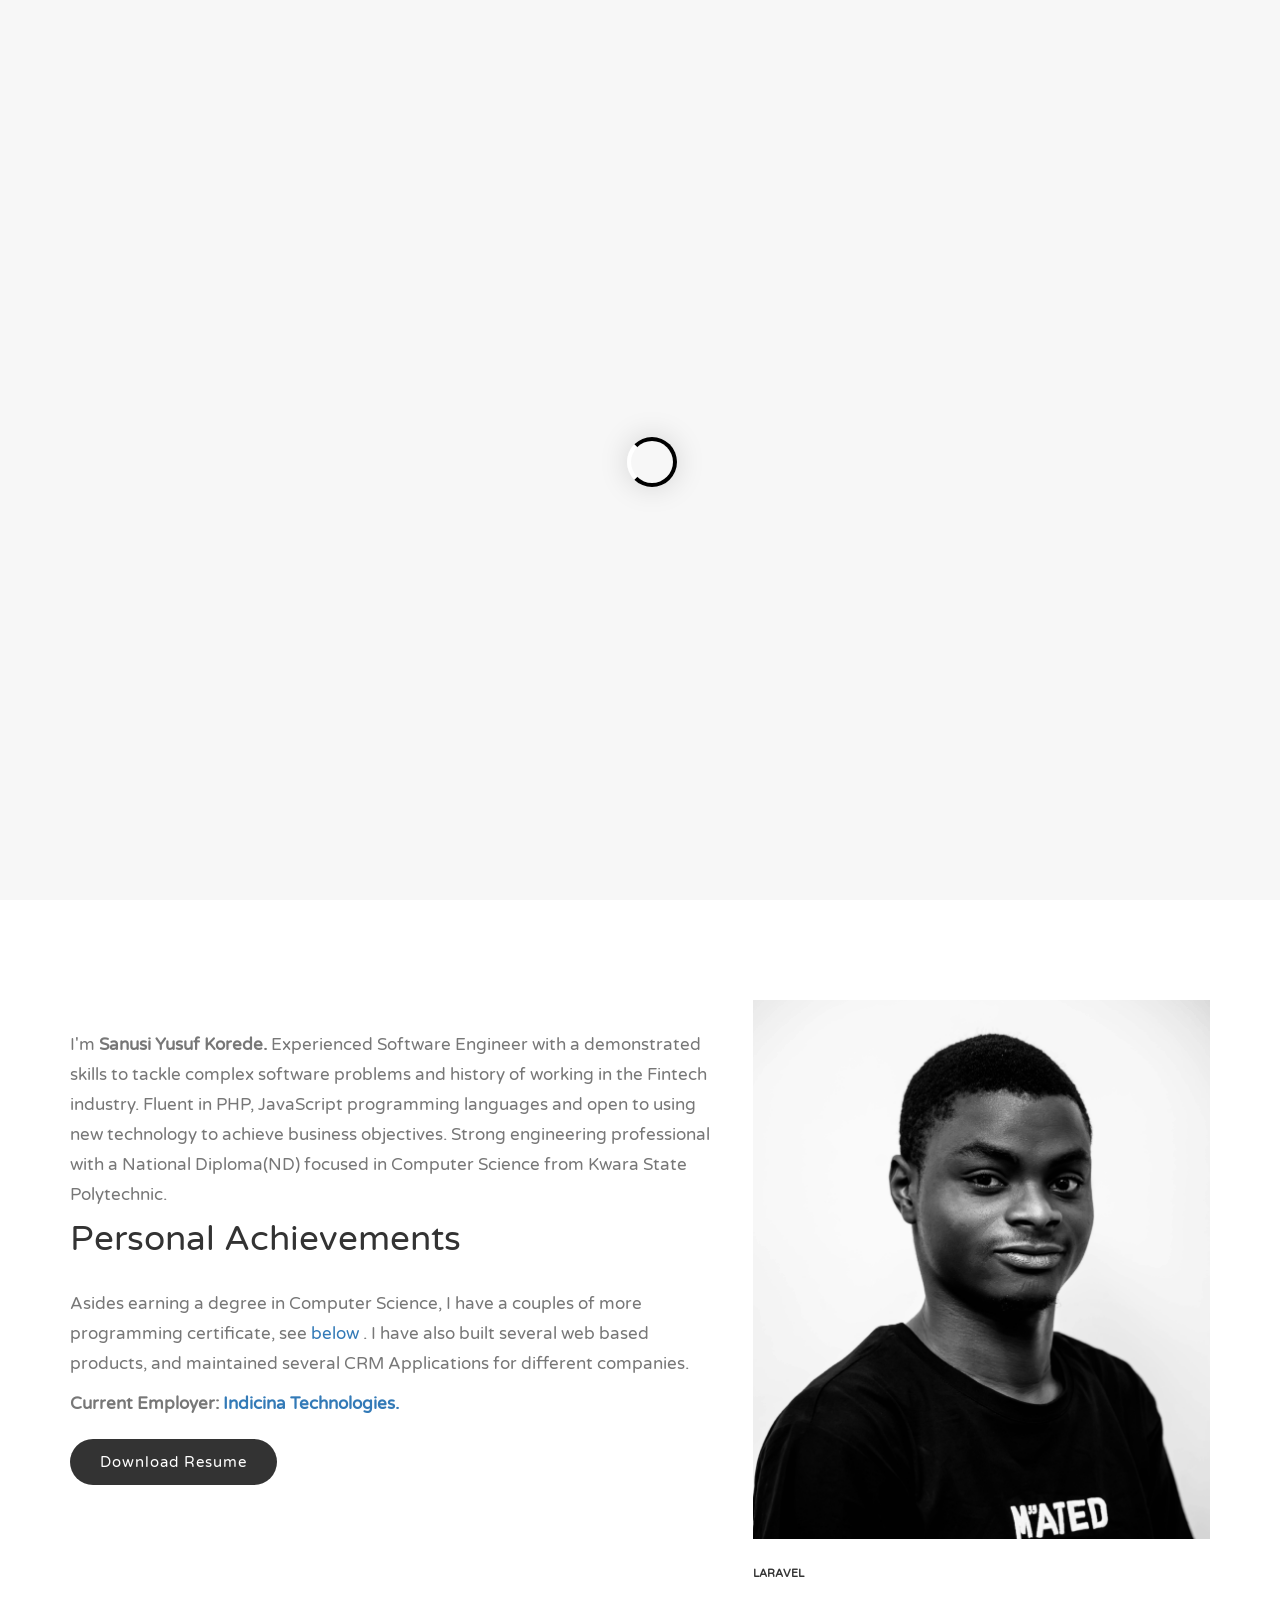
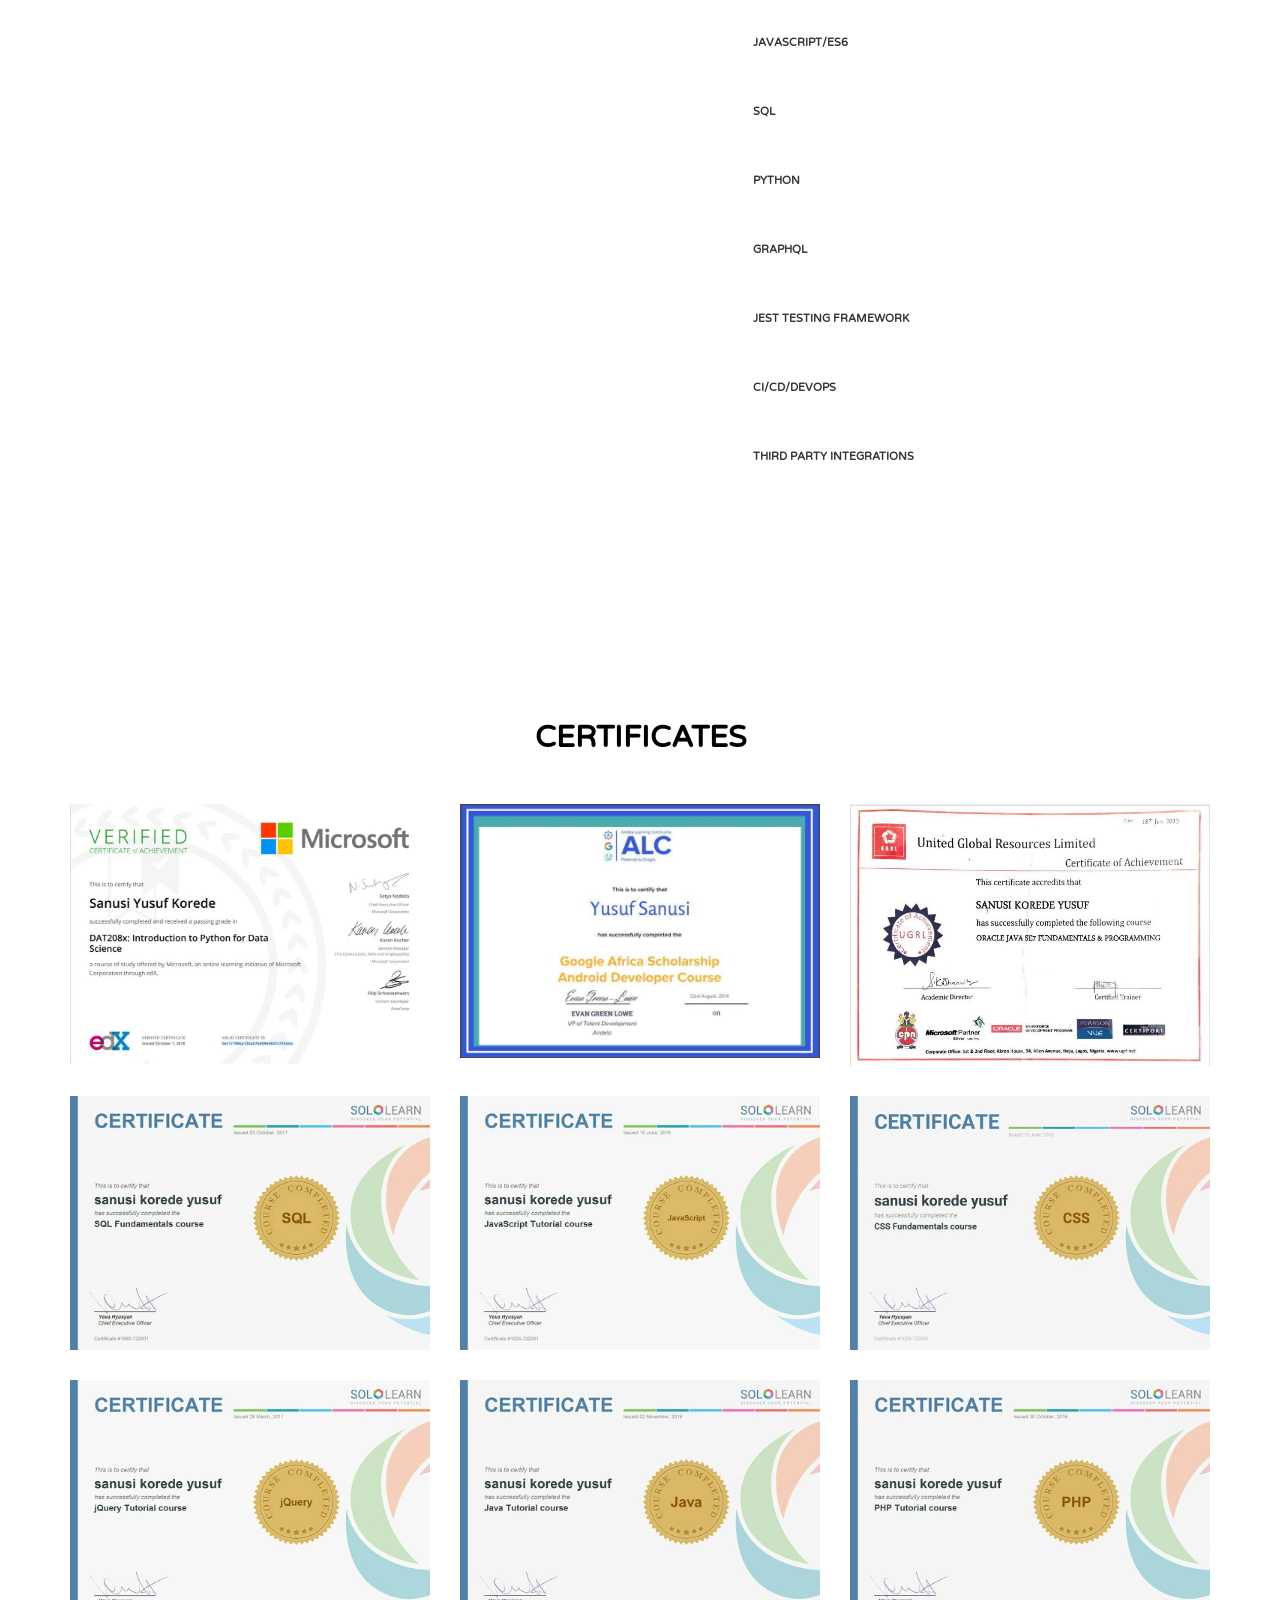
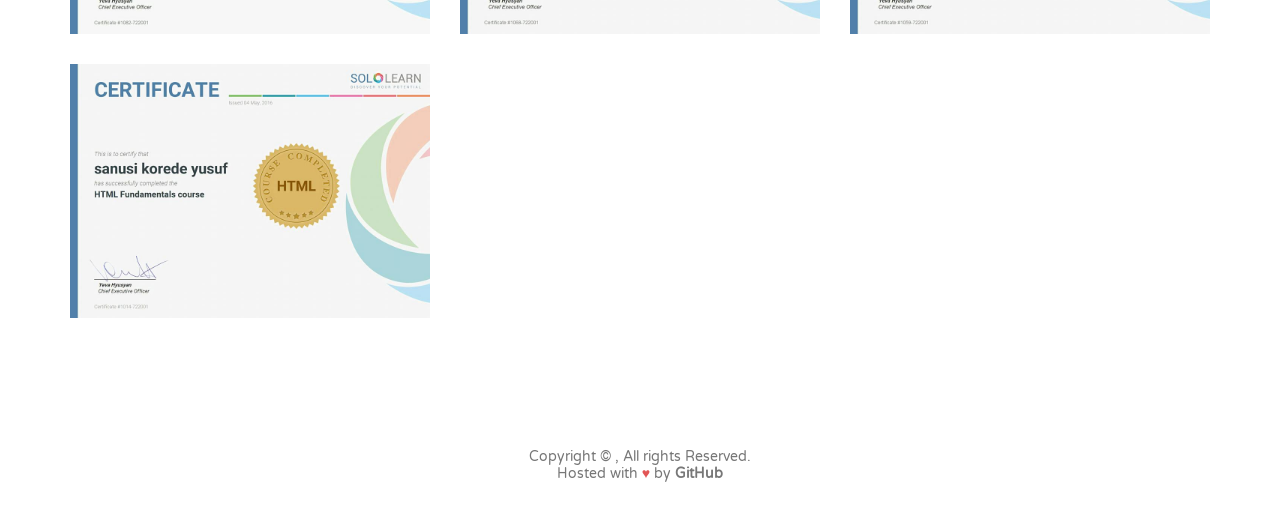
==== index.html @ 40a80e20 "quick update" ====
<!DOCTYPE html>
<html lang="en">
  <head>
    <title>Sanusi Yusuf Korede</title>
    <meta charset="UTF-8" />
    <meta name="description" content="Yusuf Korede, Sanusi - Résumé" />
    <meta name="keywords" content="Yusuf Korede, Sanusi - Résumé" />
    <meta name="viewport" content="width=device-width, initial-scale=1.0" />
    <!-- Favicon -->
    <link href="img/favicon.ico" rel="shortcut icon" />

    <!-- Stylesheets -->
    <link rel="stylesheet" href="css/bootstrap.min.css" />
    <link
      rel="stylesheet"
      href="https://stackpath.bootstrapcdn.com/font-awesome/4.7.0/css/font-awesome.min.css"
    />
    <link rel="stylesheet" href="css/owl.carousel.css" />
    <link rel="stylesheet" href="css/magnific-popup.css" />
    <link rel="stylesheet" href="css/animate.min.css" />
    <link rel="stylesheet" href="css/style.css" />
    <link
      href="https://fonts.googleapis.com/css?family=Varela+Round"
      rel="stylesheet"
    />

    <!--[if lt IE 9]>
      <script src="https://oss.maxcdn.com/html5shiv/3.7.2/html5shiv.min.js"></script>
      <script src="https://oss.maxcdn.com/respond/1.4.2/respond.min.js"></script>
    <![endif]-->
  </head>

  <body>
    <!-- Page Preloder -->
    <div id="preloder">
      <div class="loader"></div>
    </div>

    <!--====== Header Section Start ======-->
    <header class="header-section">
      <div class="logo">
        <a href="index.html"><img src="img/logo.png" alt="" /></a
        ><!-- Logo -->
      </div>
      <!-- <div class="responsive"><i class="fa fa-bars"></i></div>-->
      <!-- Navigation -->
      <ul class="menu-list">
        <li style="font-weight: 500;">
          <a href="#certificate">Software Engineer | FullStack Engineer</a>
        </li>
      </ul>
    </header>
    <!--====== Header Section End ======-->

    <!-- ==== Intro Section Start ==== -->
    <section class="intro-section fix" id="home">
      <div class="intro-bg bg-cms"></div>
      <div class="intro-inner">
        <div class="intro-content">
          <div id="round"></div>
          <div class="profile-img">
            <img src="img/3287ed42-2c28-4e80-8cf4-7c02ac6424c5.JPG" alt="" />
          </div>
          <h2><span class="element"></span></h2>
          <br />
          <a href="files/Yusuf's Resume_1.pdf" class="site-btn mt10">
            Download Resume
          </a>
          &emsp; <a href="#certificate" class="site-btn mt10"> Certificates</a>
          <br />
          <br />
          <a
            class="site-btnsocialf"
            id="facebook"
            href="https://www.facebook.com/sanusi.k.yusuf"
            target="_blank"
            ><i class="fa fa-facebook fa-4x"></i
          ></a>
          <a
            class="site-btnsocialt"
            id="twitter"
            href="https://twitter.com/sanusikorede1"
            target="_blank"
            ><i class="fa fa-twitter fa-4x"></i
          ></a>
          <a
            class="site-btnsociall"
            id="linkedin"
            href="https://www.linkedin.com/in/skyusuf15/"
            target="_blank"
            ><i class="fa fa-linkedin fa-4x"></i
          ></a>
          <a
            class="site-btnsociall"
            id="github"
            href="https://www.github.com/skyusuf15/"
            target="_blank"
            ><i class="fa fa-github fa-4x"></i
          ></a>
          <a
            class="site-btnsocialw"
            id="whatsapp"
            href="https://api.whatsapp.com/send?phone=2348104864908"
            target="_blank"
            ><i class="fa fa-whatsapp fa-4x"></i
          ></a>
        </div>
      </div>
    </section>
    <!-- ==== Intro Section End ==== -->

    <main class="main-warp">
      <!-- ==== About Section Start ==== -->
      <section class="about-section fix" id="about">
        <div class="container pt100 pb100">
          <div class="row">
            <div class="col-md-7 about-text">
              <h2><span id="story-heading"></span></h2>
              <p>
                I'm <b>Sanusi Yusuf Korede.</b> Experienced Software Engineer
                with a demonstrated skills to tackle complex
				software problems and history of working in the Fintech industry. Fluent in PHP,
				JavaScript programming languages
				and open to using new technology to
				achieve business objectives. Strong engineering professional with a
                National Diploma(ND) focused in Computer Science from Kwara
                State Polytechnic. 
              </p>

              <h2>Personal Achievements</h2>
              <p>
                Asides earning a degree in Computer Science, I have a couples of
                more programming certificate, see
                <a href="#certificate"> below </a>. I have also built several
                web based products, and maintained several CRM Applications for
                different companies.
              </p>

              <p>
                <b
                  >Current Employer:
                  <a href="https://www.indicina.co">
                    Indicina Technologies.
                  </a></b
                >
              </p>

              <a href="files/Yusuf's Resume_2.pdf" class="site-btn mt10"
                >Download Resume</a
              >
            </div>
            <div class="col-md-5 skill">
              <div>
                <img
                  src="img/3287ed42-2c28-4e80-8cf4-7c02ac6424c2.JPG"
                  alt="Sanusi Yusuf Korede"
                />
              </div>
              <br />
              <!-- Skill item -->
              <div class="single-progress-item">
                <p>Laravel</p>
                <div class="progress-bar-style" data-progress="90"></div>
              </div>
              <!-- Skill item -->
              <div class="single-progress-item">
                <p>Javascript/ES6</p>
                <div class="progress-bar-style" data-progress="90"></div>
              </div>
              <!-- Skill item -->
              <div class="single-progress-item">
                <p>SQL</p>
                <div class="progress-bar-style" data-progress="80"></div>
              </div>
              <!-- Skill item -->
              <div class="single-progress-item">
                <p>Python</p>
                <div class="progress-bar-style" data-progress="67"></div>
              </div>

              <!-- Skill item -->
              <div class="single-progress-item">
                <p>GraphQL</p>
                <div class="progress-bar-style" data-progress="77"></div>
              </div>

              <!-- Skill item -->
              <div class="single-progress-item">
                <p>Jest Testing Framework</p>
                <div class="progress-bar-style" data-progress="60"></div>
              </div>

              <!-- Skill item -->
              <div class="single-progress-item">
                <p>CI/CD/DevOps</p>
                <div class="progress-bar-style" data-progress="60"></div>
              </div>

              <!-- Skill item -->
              <div class="single-progress-item">
                <p>Third Party Integrations</p>
                <div class="progress-bar-style" data-progress="65"></div>
              </div>
            </div>
          </div>
        </div>
      </section>
      <!-- ==== About Section End ==== -->

      <!-- ==== Certificate Section Start ==== -->
      <section class="portfolio-section fix" id="certificate">
        <div class="container pt100 pb100">
          <div class="stitle mb40">
            <h2>CERTIFICATES</h2>
          </div>

          <div class="row isotope_items">
            <!-- Work item -->
            <div class="col-md-4 col-sm-6 col-xs-12 fs">
              <a
                class="work-item"
                href="./img/certificates/42897555_2157648114305306_5266754739650953216_n.jpg"
              >
                <img
                  src="./img/certificates/42897555_2157648114305306_5266754739650953216_n.jpg"
                  alt="Issued By edX"
                />
                <div class="work-inner">
                  <div class="work-info">
                    <h2>DAT208x: Introduction to Python for Data Science</h2>
                    <h3>View</h3>
                  </div>
                </div>
              </a>
            </div>

            <!-- Work item -->
            <div class="col-md-4 col-sm-6 col-xs-12 fs">
              <a
                class="work-item"
                href="./img/certificates/39891419_2093209464082505_803733550976204800_n.jpg"
              >
                <img
                  src="./img/certificates/39891419_2093209464082505_803733550976204800_n.jpg"
                  alt="Issued By Udacity"
                />
                <div class="work-inner">
                  <div class="work-info">
                    <h2>Google Africa Challenge Scholarship: Android Dev</h2>
                    <h3>View</h3>
                  </div>
                </div>
              </a>
            </div>

            <!-- Work item -->
            <div class="col-md-4 col-sm-6 col-xs-12 fs">
              <a
                class="work-item"
                href="./img/certificates/39953565_2094150053988446_9071326221731627008_n.jpg"
              >
                <img
                  src="./img/certificates/39953565_2094150053988446_9071326221731627008_n.jpg"
                  alt="Issued by United Global Resources Limited"
                />
                <div class="work-inner">
                  <div class="work-info">
                    <h2>ORACLE JAVA SE7 FUNDAMENTALS & PROGRAMMING</h2>
                    <h3>View</h3>
                  </div>
                </div>
              </a>
            </div>

            <!-- Work item -->
            <div class="col-md-4 col-sm-6 col-xs-12 brand">
              <a
                class="work-item"
                href="./img/certificates/22089880_1627513093985480_7246705084582690001_n.jpg"
              >
                <img
                  src="./img/certificates/22089880_1627513093985480_7246705084582690001_n.jpg"
                  alt="Issued by Solo Learn"
                />
                <div class="work-inner">
                  <div class="work-info">
                    <h2>SQL Fundamentals Course</h2>
                    <h3>View</h3>
                  </div>
                </div>
              </a>
            </div>

            <!-- Work item -->
            <div class="col-md-4 col-sm-6 col-xs-12 fs">
              <a
                class="work-item"
                href="./img/certificates/18057006_1424938704242921_1658159444957956904_n.jpg"
              >
                <img
                  src="./img/certificates/18057006_1424938704242921_1658159444957956904_n.jpg"
                  alt=""
                />
                <div class="work-inner">
                  <div class="work-info">
                    <h2>JavaScript Basics Course</h2>
                    <h3>View</h3>
                  </div>
                </div>
              </a>
            </div>
            <!-- Work item -->
            <div class="col-md-4 col-sm-6 col-xs-12 ill">
              <a
                class="work-item"
                href="./img/certificates/13427792_1065790690157726_301583828384119924_n.jpg"
              >
                <img
                  src="./img/certificates/13427792_1065790690157726_301583828384119924_n.jpg"
                  alt="Issued by Solo Learn"
                />
                <div class="work-inner">
                  <div class="work-info">
                    <h2>CSS Fundamentals Course</h2>
                    <h3>View</h3>
                  </div>
                </div>
              </a>
            </div>
            <!-- Work item -->
            <div class="col-md-4 col-sm-6 col-xs-12 fs">
              <a
                class="work-item"
                href="./img/certificates/17554584_1395214623881996_8161023994623471203_n.jpg"
              >
                <img
                  src="./img/certificates/17554584_1395214623881996_8161023994623471203_n.jpg"
                  alt="Issued by Solo Learn"
                />
                <div class="work-inner">
                  <div class="work-info">
                    <h2>JQuery Tutorial Course</h2>
                    <h3>View</h3>
                  </div>
                </div>
              </a>
            </div>
            <!-- Work item -->
            <div class="col-md-4 col-sm-6 col-xs-12 fs">
              <a
                class="work-item"
                href="./img/certificates/14925694_1200788429991284_1967081181257495500_n.jpg"
              >
                <img
                  src="./img/certificates/14925694_1200788429991284_1967081181257495500_n.jpg"
                  alt="Issued by Solo Learn"
                />
                <div class="work-inner">
                  <div class="work-info">
                    <h2>Java Tutorial Course</h2>
                    <h3>View</h3>
                  </div>
                </div>
              </a>
            </div>
            <!-- Work item -->
            <div class="col-md-4 col-sm-6 col-xs-12 ill">
              <a
                class="work-item"
                href="./img/certificates/14900377_1197376973665763_6610608521668586017_n.jpg"
              >
                <img
                  src="./img/certificates/14900377_1197376973665763_6610608521668586017_n.jpg"
                  alt="Issued by Solo Learn"
                />
                <div class="work-inner">
                  <div class="work-info">
                    <h2>PHP Tutorial Course</h2>
                    <h3>View</h3>
                  </div>
                </div>
              </a>
            </div>

            <!-- Work item -->
            <div class="col-md-4 col-sm-6 col-xs-12 ill">
              <a
                class="work-item"
                href="./img/certificates/13178705_1041341259269336_6409020658425655725_n.jpg"
              >
                <img
                  src="./img/certificates/13178705_1041341259269336_6409020658425655725_n.jpg"
                  alt="Issued by Solo Learn"
                />
                <div class="work-inner">
                  <div class="work-info">
                    <h2>HTML Fundamentals Course</h2>
                    <h3>View</h3>
                  </div>
                </div>
              </a>
            </div>
          </div>
        </div>
      </section>
      <!-- ==== Certificate Section End ==== -->
    </main>

    <!-- ==== Footer Section Start ==== -->
    <footer class="footer-section fix">
      <div class="container">
        <p style="font-weight: 400;">
          Copyright © <span id="CopyrightYear"></span> , All rights Reserved.
        </p>
        <p>
          Hosted with <span style="color: #e25555;">&#9829;</span> by
          <b>GitHub</b>
        </p>
      </div>
    </footer>
    <!-- ==== Footer Section End ==== -->

    <!--====== Javascripts & Jquery ======-->
    <script src="js/jquery-2.1.4.min.js"></script>
    <script src="js/plugin.js"></script>
    <script src="js/init-round.js"></script>
    <script src="js/main.js"></script>
    <script>
      var date = new Date();
      date.getFullYear();
      $("#CopyrightYear").text(date.getFullYear());
    </script>
  </body>
</html>
---- css/style.css ----
/* ----------------------------------
OWEN
Version: 1.0
Author: FrozenTheme

-------------------------------------

Table of contents

  @ Main Styles
  @ Intro 
  @ About 
  @ Service
  @ Portfolio
  @ Review
  @ Promotion 
  @ Contact
  @ Footer
  @ Responsive

*/

/* ====================
  Main Styles
=======================*/
.site-btnsociall {
	position: relative;
	display: inline-block;
	color: #fff;
	padding: 8px;
	margin-left: 10px;
	margin-right: 10px;
	border: none;
	line-height: normal;
	text-transform: uppercase;
	font-size: 12px;
	letter-spacing: 1px;
	background: none;
}
.site-btnsociall :hover {
	color: #0077b5;
}

.site-btnsocialw :hover {
	color: #25d366;
}

.site-btnsocialw {
	position: relative;
	display: inline-block;
	color: #fff;
	padding: 8px;
	margin-left: 10px;
	margin-right: 10px;
	border: none;
	line-height: normal;
	text-transform: uppercase;
	font-size: 12px;
	letter-spacing: 1px;
	background: none;
}

.site-btnsocialt {
	position: relative;
	display: inline-block;
	color: #fff;
	padding: 8px;
	margin-left: 10px;
	margin-right: 10px;
	border: none;
	line-height: normal;
	text-transform: uppercase;
	font-size: 12px;
	letter-spacing: 1px;
	background: none;
}

.site-btnsocialt :hover {
	color: #1da1f2;
}

.site-btnsocialf {
	position: relative;
	display: inline-block;
	color: #fff;
	padding: 8px;
	margin-left: 10px;
	margin-right: 10px;
	border: none;
	line-height: normal;
	text-transform: uppercase;
	font-size: 12px;
	letter-spacing: 1px;
	background: none;
}

.site-btnsocialf :hover {
	color: #3b5998;
}


html, body {
	height: 100%;
	font-family: "Varela Round", sans-serif;
}
img {
	max-width: 100%;
}
h1, h2, h3, h4, h5, h6 {
	font-family: "Varela Round", sans-serif;
	padding: 0;
	margin: 0;
}
p {
	font-size: 17px;
	color: #777777;
	line-height: 30px;
	font-family: "Varela Round", sans-serif;
}
a:hover, a:focus {
	text-decoration: none;
	outline: none;
}
li, ul {
	margin: 0;
	padding: 0;
}



/* ====================
  Common Styles
=======================*/
.pt100 {
	padding-top: 100px;
}
.pb100 {
	padding-bottom: 100px;
}
.mb100 {
	margin-bottom: 100px;
}
.mb70 {
	margin-bottom: 70px;
}
.mb40 {
	margin-bottom: 40px;
}
.mb20 {
	margin-bottom: 20px;
}
.mb10 {
	margin-bottom: 10px;
}
.mt10 {
	margin-top: 10px;
}
.mt25 {
	margin-top: 25px;
}
.nopad {
	padding-left: 0;
	padding-right: 0;
}
.stitle {
	text-align: center;
}
.stitle h2 {
	font-family: "Varela Round", sans-serif;
	font-size: 30px;
	font-weight: 700;
	text-transform: capitalize;
	color: #000;
	position: relative;
	display: inline-block;
	padding: 10px 25px;
}
.stitle h2:after {
	position: absolute;
	content: "";
	width: 100%;
	height: 100%;
	background: transparent;
	bottom: 0px;
	left: 0;
	border-radius: 37px;
	
}
.site-btn {
	position: relative;
	display: inline-block;
	color: #fff;
	padding: 14px 30px;
	border: none;
	font-family: "Varela Round", sans-serif;
	line-height: normal;
	text-transform: auto;
	border-radius: 50px;
	font-size: 15px;
	letter-spacing: 1px;
	background: #333;
}
.site-btn:hover, .site-btn:focus {
	outline: none;
	color: #fff;
}
.site-btn.btn-light {
	background: #fff;
	color: #333;
	font-weight: bold;
}
.site-btn.btn-light:hover, .site-btn.btn-light:focus {
	color: #333;
}

/*------------------
	Preloder
--------------------*/
#preloder {
	position: fixed;
	width: 100%;
	height: 100%;
	top: 0;
	left: 0;
	z-index: 999999;
	background: #f7f7f7;
}
.loader {
	width: 50px;
	height: 50px;
	border: 4px solid #000000;
	position: absolute;
	top: 50%;
	left: 50%;
	margin-top: -13px;
	margin-left: -13px;
	border-radius: 60px;
	border-left-color: #fff;
	-webkit-box-shadow: 0 0 30px rgba(0, 0, 0, 0.15);
	        box-shadow: 0 0 30px rgba(0, 0, 0, 0.15);
	animation: loader 0.8s linear infinite;
	-webkit-animation: loader 0.8s linear infinite;
}
@keyframes loader {
	0% {
		-webkit-transform: rotate(0deg);
		        transform: rotate(0deg);
	}
	50% {
		-webkit-transform: rotate(180deg);
		        transform: rotate(180deg);
	}
	100% {
		-webkit-transform: rotate(360deg);
		        transform: rotate(360deg);
	}
}
@-webkit-keyframes loader {
	0% {
		-webkit-transform: rotate(0deg);
	}
	50% {
		-webkit-transform: rotate(180deg);
	}
	100% {
		-webkit-transform: rotate(360deg);
	}
}
.main-warp {
	position: relative;
	z-index: 5;
	background: #fff;
}
.responsive {
	display: none;
}
.header-section {
	position: absolute;
	top: 0;
	left: 0;
	width: 100%;
	z-index: 999;
	background: rgba(255, 255, 255, 0);
	padding: 15px 50px;
	-webkit-transition: all 0.4s ease 0s;
	-o-transition: all 0.4s ease 0s;
	transition: all 0.4s ease 0s;
}
.header-section .logo {
	display: inline-block;
	float: left;
}
.header-section .logo img {
	width: auto;
	-webkit-transition: all 0.3s ease 0s;
	-o-transition: all 0.3s ease 0s;
	transition: all 0.3s ease 0s;
}
.header-section .menu-list {
	list-style: none;
	float: right;
	margin-top: 8px;
}
.header-section .menu-list li {
	display: inline;
}
.header-section .menu-list li a {
	display: inline-block;
	padding: 10px;
	color: #a0a0a0;
	position: relative;
	font-family: "Varela Round", sans-serif;
	text-transform: uppercase;
	font-size: 12px;
	letter-spacing: 0.09em;
	-webkit-transition: all 0.3s ease 0s;
	-o-transition: all 0.3s ease 0s;
	transition: all 0.3s ease 0s;
}
.header-section .menu-list li a:hover {
	color: #fff;
}
.header-section .menu-list .current a {
	color: #fff;
}
.header-section.sticky {
	position: fixed;
	background: #0a0c17;
	padding: 10px 30px;
}
.header-section.sticky .logo img {
	height: 55px;
}



/* ====================
  Intro Section
=======================*/
.intro-section {
	height: 100%;
	position: relative;
	overflow: hidden;
	z-index: 6;
}
.intro-bg {
	position: absolute;
	width: 100%;
	height: 100%;
	left: 0;
	top: 0;
	background: #0a0c17;
}
#particles {
	position: absolute;
	width: 100%;
	height: 100%;
	left: 0;
	top: 0;
	z-index: 6;
}
#round {
	position: absolute;
	top: 0;
	left: 0;
}
.intro-inner {
	position: absolute;
	width: 100%;
	height: 100%;
	left: 0;
	top: 0;
	z-index: 2;
	display: table;
}
.intro-inner .intro-content {
	display: table-cell;
	vertical-align: middle;
	text-align: center;
}
.intro-inner .intro-content .profile-img {
	width: 180px;
	height: 180px;
	margin: 0 auto;
	border-radius: 50%;
	overflow: hidden;
	border: 10px solid #fff;
	-webkit-box-shadow: 0 0 20px rgba(0, 0, 0, 0.61);
	        box-shadow: 0 0 20px rgba(0, 0, 0, 0.61);
	position: relative;
	z-index: 9;
}
.intro-inner .intro-content h2 {
	font-family: "Varela Round", sans-serif;
	font-size: 40px;
	font-weight: 600;
	color: #fff;
	margin-top: 25px;
}
.typed-cursor {
	opacity: 1;
	-webkit-animation: blink 0.7s infinite;
	animation: blink 0.7s infinite;
}
@keyframes blink {
	0% {
		opacity: 1;
	}
	50% {
		opacity: 0;
	}
	100% {
		opacity: 1;
	}
}
@-webkit-keyframes blink {
	0% {
		opacity: 1;
	}
	50% {
		opacity: 0;
	}
	100% {
		opacity: 1;
	}
}



/* ====================
  About Section
=======================*/
.about-section {
	position: relative;
	overflow: hidden;
}
.about-top {
	text-align: center;
}
.about-top h2 {
	font-weight: 300;
	line-height: 1.3em;
}
.about-text h2 {
	font-size: 35px;
	margin-bottom: 30px;
}
.about-text p ins {
	-webkit-text-decoration-style: wavy;
	        text-decoration-style: wavy;
}
.single-progress-item {
	margin-bottom: 35px;
	position: relative;
}
.single-progress-item p {
	font-size: 11px;
	text-transform: uppercase;
	font-family: "Varela Round", sans-serif;
	font-weight: bold;
	letter-spacing: 0;
	margin-bottom: 0px;
	color: #333;
}
.progress-bar-style {
	display: block;
	height: 4px;
	position: relative;
	width: 100%;
	border-radius: 25px;
}
.bar-inner {
	position: absolute;
	height: 100%;
	left: 0;
	top: 0;
	border-radius: 25px;
	background: #333;
}
.bar-inner span {
	position: absolute;
	right: 0;
	font-weight: bold;
	top: -18px;
	font-size: 10px;
	width: 35px;
	height: 35px;
	padding-top: 11px;
	letter-spacing: 0px;
	background: #fff;
	text-align: center;
	border-radius: 50%;
	-webkit-box-shadow: 0 0 10px rgba(45, 45, 45, 0.2);
	        box-shadow: 0 0 10px rgba(45, 45, 45, 0.2);
}




/* ====================
  Portfolio Section
=======================*/
.portfolio-section {
	background: #fff;
}
.portfolio-filter {
	list-style: none;
	text-align: center;
}
.portfolio-filter li {
	display: inline-block;
	margin: 0 5px;
	font-size: 13px;
	padding: 3px 0;
	cursor: pointer;
	border-color: transparent;
	border: 1px solid transparent;
	-webkit-transition: all 0.4s ease 0s;
	-o-transition: all 0.4s ease 0s;
	transition: all 0.4s ease 0s;
}
.portfolio-filter li.active {
	background: #fff;
	padding: 3px 12px;
	border-radius: 20px;
	border-color: #ddd;
}
.isotope_items {
	margin-bottom: -30px;
}
.work-item {
	position: relative;
	display: block;
	margin-bottom: 30px;
}
.work-item img {
	min-width: 100%;
}
.work-item .work-inner {
	position: absolute;
	width: 100%;
	height: 100%;
	left: 0;
	top: 0;
	background: transparent;
	z-index: 1;
	-webkit-transition: all 0.4s ease 0s;
	-o-transition: all 0.4s ease 0s;
	transition: all 0.4s ease 0s;
}
.work-item .work-inner .work-info {
	position: relative;
	text-align: center;
	top: 50%;
	margin-top: -28px;
}
.work-item .work-inner .work-info h2 {
	color: #fff;
	font-size: 20px;
	margin-bottom: 9px;
	opacity: 0;
	position: relative;
	top: -40px;
	-webkit-transition: all 0.2s ease 0s;
	-o-transition: all 0.2s ease 0s;
	transition: all 0.2s ease 0s;
}
.work-item .work-inner .work-info h3 {
	color: #333;
	font-size: 12px;
	display: inline-block;
	background: #fff;
	padding: 6px 20px;
	border-radius: 20px;
	opacity: 0;
	position: relative;
	top: 40px;
	-webkit-transition: all 0.2s ease 0s;
	-o-transition: all 0.2s ease 0s;
	transition: all 0.2s ease 0s;
}
.work-item:hover .work-inner {
	background: rgba(0, 0, 0, 0.8);
}
.work-item:hover .work-inner .work-info h2, .work-item:hover .work-inner .work-info h3 {
	opacity: 1;
	top: 0;
	-webkit-transition: all 0.4s ease 0s;
	-o-transition: all 0.4s ease 0s;
	transition: all 0.4s ease 0s;
}




/* ====================
  Footer Section
=======================*/
.footer-section {
	
	text-align: center;
	padding-bottom: 25px;
	
}

.footer-section p {
	font-size: 14px;
	margin-bottom: 0;
	line-height: normal;
}



/* Responsive
==================================================*/

/* Tablet desktop :768px. */
@media only screen and (min-width: 768px) and (max-width: 991px) {
	.about-img {
		margin-bottom: 20px;
	}
	.service-item {
		margin-bottom: 30px;
	}
	.skill {
		margin-top: 20px;
	}
}

/* Large Mobile :480px. */
@media only screen and (max-width: 767px) {
	.service-item {
		margin-bottom: 30px;
	}
	.resume-item .resume-left {
		text-align: left;
	}
	.header-section {
		padding: 10px 30px;
	}
	.header-section.bgc {
		background: #000;
	}
	.header-section.bgc .logo {
		margin-bottom: 10px;
	}
	.header-section .menu-list {
		display: none;
		float: none;
		clear: both;
		border-top: 1px solid #222;
	}
	.header-section .menu-list li {
		display: inline;
	}
	.header-section .menu-list li a {
		display: block;
		padding: 10px;
	}
	.header-section .menu-list li a:after {
		left: 0%;
	}
	.header-section .menu-list li a:hover:after {
		width: 10px;
		margin-left: 10px;
	}
	.header-section .menu-list .current a:after {
		margin-left: 10px;
	}
	.responsive {
		display: block;
		color: #fff;
		font-size: 34px;
		position: absolute;
		right: 30px;
	}
	.intro-inner .intro-content h2 {
		font-size: 40px;
	}
	.contact-info {
		margin-bottom: 30px;
	}
	.contact-info:last-child {
		margin-bottom: 0;
	}
	.skill {
		margin-top: 20px;
	}
}

/* small mobile :320px. */
@media only screen and (max-width: 479px) {
	.intro-inner .intro-content h2 {
		font-size: 27px;
	}
}
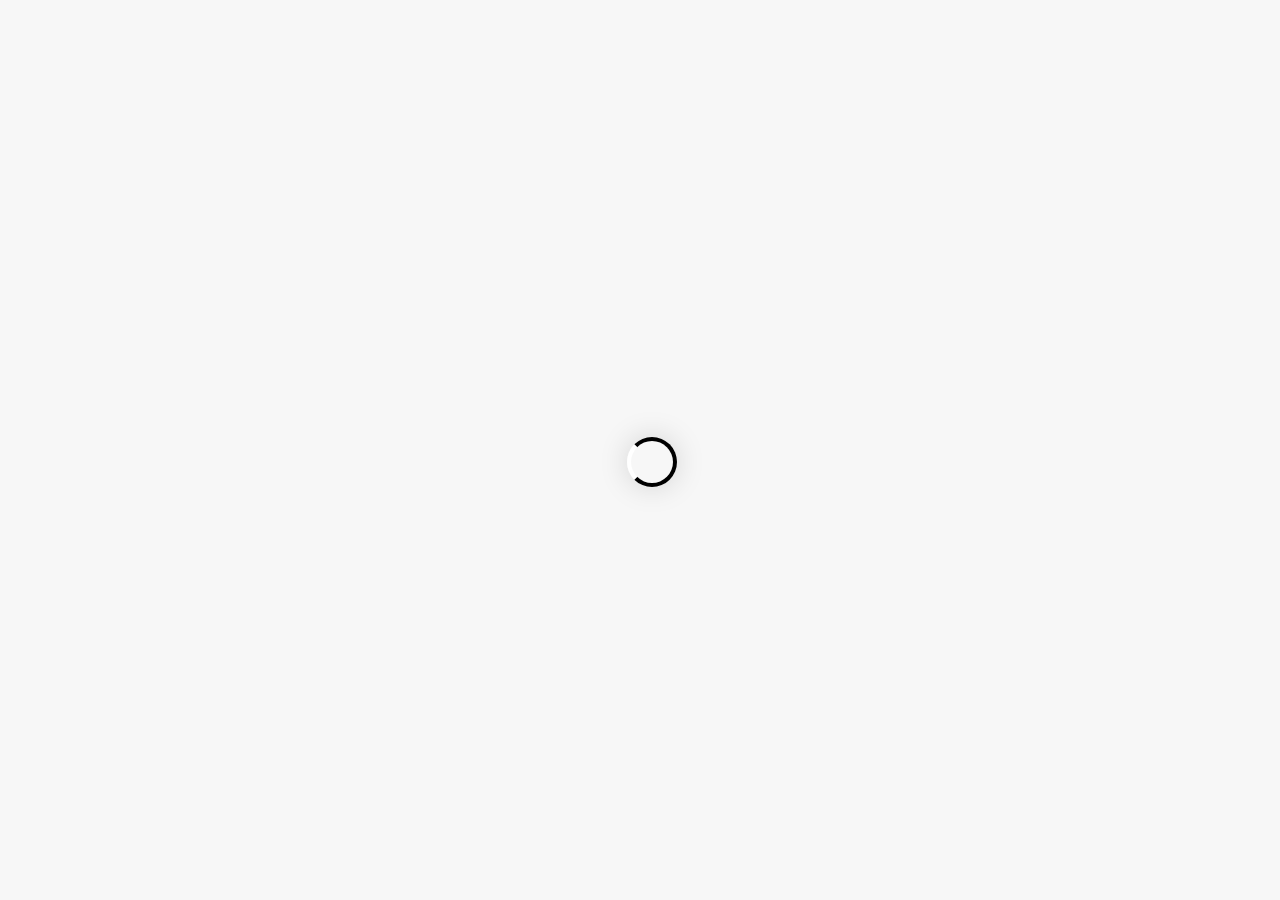
==== commit 373a6651: "chore: update portfolio" ====
--- a/index.html
+++ b/index.html
@@ -1,434 +1,85 @@
 <!DOCTYPE html>
 <html lang="en">
-  <head>
-    <title>Sanusi Yusuf Korede</title>
-    <meta charset="UTF-8" />
-    <meta name="description" content="Yusuf Korede, Sanusi - Résumé" />
-    <meta name="keywords" content="Yusuf Korede, Sanusi - Résumé" />
-    <meta name="viewport" content="width=device-width, initial-scale=1.0" />
-    <!-- Favicon -->
-    <link href="img/favicon.ico" rel="shortcut icon" />
 
-    <!-- Stylesheets -->
-    <link rel="stylesheet" href="css/bootstrap.min.css" />
-    <link
-      rel="stylesheet"
-      href="https://stackpath.bootstrapcdn.com/font-awesome/4.7.0/css/font-awesome.min.css"
-    />
-    <link rel="stylesheet" href="css/owl.carousel.css" />
-    <link rel="stylesheet" href="css/magnific-popup.css" />
-    <link rel="stylesheet" href="css/animate.min.css" />
-    <link rel="stylesheet" href="css/style.css" />
-    <link
-      href="https://fonts.googleapis.com/css?family=Varela+Round"
-      rel="stylesheet"
-    />
+<head>
+  <title>Sanusi Yusuf Korede</title>
+  <meta charset="UTF-8" />
+  <meta name="description" content="Yusuf Korede, Sanusi - Résumé" />
+  <meta name="keywords" content="Yusuf Korede, Sanusi - Résumé" />
+  <meta name="viewport" content="width=device-width, initial-scale=1.0" />
+  <!-- Favicon -->
+  <link href="img/favicon.ico" rel="shortcut icon" />
 
-    <!--[if lt IE 9]>
+  <!-- Stylesheets -->
+  <link rel="stylesheet" href="css/bootstrap.min.css" />
+  <link rel="stylesheet" href="https://stackpath.bootstrapcdn.com/font-awesome/4.7.0/css/font-awesome.min.css" />
+  <link rel="stylesheet" href="css/owl.carousel.css" />
+  <link rel="stylesheet" href="css/magnific-popup.css" />
+  <link rel="stylesheet" href="css/animate.min.css" />
+  <link rel="stylesheet" href="css/style.css" />
+  <link href="https://fonts.googleapis.com/css?family=Varela+Round" rel="stylesheet" />
+
+  <!--[if lt IE 9]>
       <script src="https://oss.maxcdn.com/html5shiv/3.7.2/html5shiv.min.js"></script>
       <script src="https://oss.maxcdn.com/respond/1.4.2/respond.min.js"></script>
     <![endif]-->
-  </head>
+</head>
 
-  <body>
-    <!-- Page Preloder -->
-    <div id="preloder">
-      <div class="loader"></div>
+<body>
+  <!-- Page Preloder -->
+  <div id="preloder">
+    <div class="loader"></div>
+  </div>
+
+  <!--====== Header Section Start ======-->
+  <header class="header-section">
+    <div class="logo">
+      <a href="index.html"><img src="img/logo.png" alt="" /></a><!-- Logo -->
     </div>
+    <!-- <div class="responsive"><i class="fa fa-bars"></i></div>-->
+    <!-- Navigation -->
+    <ul class="menu-list">
+      <li style="font-weight: 500;">
+        <a href="#">Software Engineer | Backend Engineer</a>
+      </li>
+    </ul>
+  </header>
+  <!--====== Header Section End ======-->
 
-    <!--====== Header Section Start ======-->
-    <header class="header-section">
-      <div class="logo">
-        <a href="index.html"><img src="img/logo.png" alt="" /></a
-        ><!-- Logo -->
+  <!-- ==== Intro Section Start ==== -->
+  <section class="intro-section fix" id="home">
+    <div class="intro-bg bg-cms"></div>
+    <div class="intro-inner">
+      <div class="intro-content">
+        <div id="round"></div>
+        <div class="profile-img">
+          <img src="img/ugsabfjkuysjcgKUWBRJEGCKn.jpeg" alt="" />
+        </div>
+        <h2><span class="element"></span></h2>
+        <br />
+        <a href="files/Yusuf_Sanusi_Resume.pdf" class="site-btn mt10">
+          Download Resume
+        </a>
+        <br />
+        <br />
+        <a class="site-btnsociall" id="linkedin" href="https://www.linkedin.com/in/skyusuf15/" target="_blank"><i
+            class="fa fa-linkedin fa-4x"></i></a>
+        <a class="site-btnsocialt" id="twitter" href="https://twitter.com/sanusikorede1" target="_blank"><i
+            class="fa fa-twitter fa-4x"></i></a>
+        <a class="site-btnsociall" id="github" href="https://www.github.com/skyusuf15/" target="_blank"><i
+            class="fa fa-github fa-4x"></i></a>
+        <a class="site-btnsocialw" id="whatsapp" href="https://api.whatsapp.com/send?phone=2348104864908"
+          target="_blank"><i class="fa fa-whatsapp fa-4x"></i></a>
       </div>
-      <!-- <div class="responsive"><i class="fa fa-bars"></i></div>-->
-      <!-- Navigation -->
-      <ul class="menu-list">
-        <li style="font-weight: 500;">
-          <a href="#certificate">Software Engineer | FullStack Engineer</a>
-        </li>
-      </ul>
-    </header>
-    <!--====== Header Section End ======-->
+    </div>
+  </section>
+  <!-- ==== Intro Section End ==== -->
 
-    <!-- ==== Intro Section Start ==== -->
-    <section class="intro-section fix" id="home">
-      <div class="intro-bg bg-cms"></div>
-      <div class="intro-inner">
-        <div class="intro-content">
-          <div id="round"></div>
-          <div class="profile-img">
-            <img src="img/3287ed42-2c28-4e80-8cf4-7c02ac6424c5.JPG" alt="" />
-          </div>
-          <h2><span class="element"></span></h2>
-          <br />
-          <a href="files/Yusuf's Resume_1.pdf" class="site-btn mt10">
-            Download Resume
-          </a>
-          &emsp; <a href="#certificate" class="site-btn mt10"> Certificates</a>
-          <br />
-          <br />
-          <a
-            class="site-btnsocialf"
-            id="facebook"
-            href="https://www.facebook.com/sanusi.k.yusuf"
-            target="_blank"
-            ><i class="fa fa-facebook fa-4x"></i
-          ></a>
-          <a
-            class="site-btnsocialt"
-            id="twitter"
-            href="https://twitter.com/sanusikorede1"
-            target="_blank"
-            ><i class="fa fa-twitter fa-4x"></i
-          ></a>
-          <a
-            class="site-btnsociall"
-            id="linkedin"
-            href="https://www.linkedin.com/in/skyusuf15/"
-            target="_blank"
-            ><i class="fa fa-linkedin fa-4x"></i
-          ></a>
-          <a
-            class="site-btnsociall"
-            id="github"
-            href="https://www.github.com/skyusuf15/"
-            target="_blank"
-            ><i class="fa fa-github fa-4x"></i
-          ></a>
-          <a
-            class="site-btnsocialw"
-            id="whatsapp"
-            href="https://api.whatsapp.com/send?phone=2348104864908"
-            target="_blank"
-            ><i class="fa fa-whatsapp fa-4x"></i
-          ></a>
-        </div>
-      </div>
-    </section>
-    <!-- ==== Intro Section End ==== -->
+  <!--====== Javascripts & Jquery ======-->
+  <script src="js/jquery-2.1.4.min.js"></script>
+  <script src="js/plugin.js"></script>
+  <script src="js/init-round.js"></script>
+  <script src="js/main.js"></script>
+</body>
 
-    <main class="main-warp">
-      <!-- ==== About Section Start ==== -->
-      <section class="about-section fix" id="about">
-        <div class="container pt100 pb100">
-          <div class="row">
-            <div class="col-md-7 about-text">
-              <h2><span id="story-heading"></span></h2>
-              <p>
-                I'm <b>Sanusi Yusuf Korede.</b> Experienced Software Engineer
-                with a demonstrated skills to tackle complex
-				software problems and history of working in the Fintech industry. Fluent in PHP,
-				JavaScript programming languages
-				and open to using new technology to
-				achieve business objectives. Strong engineering professional with a
-                National Diploma(ND) focused in Computer Science from Kwara
-                State Polytechnic. 
-              </p>
-
-              <h2>Personal Achievements</h2>
-              <p>
-                Asides earning a degree in Computer Science, I have a couples of
-                more programming certificate, see
-                <a href="#certificate"> below </a>. I have also built several
-                web based products, and maintained several CRM Applications for
-                different companies.
-              </p>
-
-              <p>
-                <b
-                  >Current Employer:
-                  <a href="https://www.indicina.co">
-                    Indicina Technologies.
-                  </a></b
-                >
-              </p>
-
-              <a href="files/Yusuf's Resume_2.pdf" class="site-btn mt10"
-                >Download Resume</a
-              >
-            </div>
-            <div class="col-md-5 skill">
-              <div>
-                <img
-                  src="img/3287ed42-2c28-4e80-8cf4-7c02ac6424c2.JPG"
-                  alt="Sanusi Yusuf Korede"
-                />
-              </div>
-              <br />
-              <!-- Skill item -->
-              <div class="single-progress-item">
-                <p>Laravel</p>
-                <div class="progress-bar-style" data-progress="90"></div>
-              </div>
-              <!-- Skill item -->
-              <div class="single-progress-item">
-                <p>Javascript/ES6</p>
-                <div class="progress-bar-style" data-progress="90"></div>
-              </div>
-              <!-- Skill item -->
-              <div class="single-progress-item">
-                <p>SQL</p>
-                <div class="progress-bar-style" data-progress="80"></div>
-              </div>
-              <!-- Skill item -->
-              <div class="single-progress-item">
-                <p>Python</p>
-                <div class="progress-bar-style" data-progress="67"></div>
-              </div>
-
-              <!-- Skill item -->
-              <div class="single-progress-item">
-                <p>GraphQL</p>
-                <div class="progress-bar-style" data-progress="77"></div>
-              </div>
-
-              <!-- Skill item -->
-              <div class="single-progress-item">
-                <p>Jest Testing Framework</p>
-                <div class="progress-bar-style" data-progress="60"></div>
-              </div>
-
-              <!-- Skill item -->
-              <div class="single-progress-item">
-                <p>CI/CD/DevOps</p>
-                <div class="progress-bar-style" data-progress="60"></div>
-              </div>
-
-              <!-- Skill item -->
-              <div class="single-progress-item">
-                <p>Third Party Integrations</p>
-                <div class="progress-bar-style" data-progress="65"></div>
-              </div>
-            </div>
-          </div>
-        </div>
-      </section>
-      <!-- ==== About Section End ==== -->
-
-      <!-- ==== Certificate Section Start ==== -->
-      <section class="portfolio-section fix" id="certificate">
-        <div class="container pt100 pb100">
-          <div class="stitle mb40">
-            <h2>CERTIFICATES</h2>
-          </div>
-
-          <div class="row isotope_items">
-            <!-- Work item -->
-            <div class="col-md-4 col-sm-6 col-xs-12 fs">
-              <a
-                class="work-item"
-                href="./img/certificates/42897555_2157648114305306_5266754739650953216_n.jpg"
-              >
-                <img
-                  src="./img/certificates/42897555_2157648114305306_5266754739650953216_n.jpg"
-                  alt="Issued By edX"
-                />
-                <div class="work-inner">
-                  <div class="work-info">
-                    <h2>DAT208x: Introduction to Python for Data Science</h2>
-                    <h3>View</h3>
-                  </div>
-                </div>
-              </a>
-            </div>
-
-            <!-- Work item -->
-            <div class="col-md-4 col-sm-6 col-xs-12 fs">
-              <a
-                class="work-item"
-                href="./img/certificates/39891419_2093209464082505_803733550976204800_n.jpg"
-              >
-                <img
-                  src="./img/certificates/39891419_2093209464082505_803733550976204800_n.jpg"
-                  alt="Issued By Udacity"
-                />
-                <div class="work-inner">
-                  <div class="work-info">
-                    <h2>Google Africa Challenge Scholarship: Android Dev</h2>
-                    <h3>View</h3>
-                  </div>
-                </div>
-              </a>
-            </div>
-
-            <!-- Work item -->
-            <div class="col-md-4 col-sm-6 col-xs-12 fs">
-              <a
-                class="work-item"
-                href="./img/certificates/39953565_2094150053988446_9071326221731627008_n.jpg"
-              >
-                <img
-                  src="./img/certificates/39953565_2094150053988446_9071326221731627008_n.jpg"
-                  alt="Issued by United Global Resources Limited"
-                />
-                <div class="work-inner">
-                  <div class="work-info">
-                    <h2>ORACLE JAVA SE7 FUNDAMENTALS & PROGRAMMING</h2>
-                    <h3>View</h3>
-                  </div>
-                </div>
-              </a>
-            </div>
-
-            <!-- Work item -->
-            <div class="col-md-4 col-sm-6 col-xs-12 brand">
-              <a
-                class="work-item"
-                href="./img/certificates/22089880_1627513093985480_7246705084582690001_n.jpg"
-              >
-                <img
-                  src="./img/certificates/22089880_1627513093985480_7246705084582690001_n.jpg"
-                  alt="Issued by Solo Learn"
-                />
-                <div class="work-inner">
-                  <div class="work-info">
-                    <h2>SQL Fundamentals Course</h2>
-                    <h3>View</h3>
-                  </div>
-                </div>
-              </a>
-            </div>
-
-            <!-- Work item -->
-            <div class="col-md-4 col-sm-6 col-xs-12 fs">
-              <a
-                class="work-item"
-                href="./img/certificates/18057006_1424938704242921_1658159444957956904_n.jpg"
-              >
-                <img
-                  src="./img/certificates/18057006_1424938704242921_1658159444957956904_n.jpg"
-                  alt=""
-                />
-                <div class="work-inner">
-                  <div class="work-info">
-                    <h2>JavaScript Basics Course</h2>
-                    <h3>View</h3>
-                  </div>
-                </div>
-              </a>
-            </div>
-            <!-- Work item -->
-            <div class="col-md-4 col-sm-6 col-xs-12 ill">
-              <a
-                class="work-item"
-                href="./img/certificates/13427792_1065790690157726_301583828384119924_n.jpg"
-              >
-                <img
-                  src="./img/certificates/13427792_1065790690157726_301583828384119924_n.jpg"
-                  alt="Issued by Solo Learn"
-                />
-                <div class="work-inner">
-                  <div class="work-info">
-                    <h2>CSS Fundamentals Course</h2>
-                    <h3>View</h3>
-                  </div>
-                </div>
-              </a>
-            </div>
-            <!-- Work item -->
-            <div class="col-md-4 col-sm-6 col-xs-12 fs">
-              <a
-                class="work-item"
-                href="./img/certificates/17554584_1395214623881996_8161023994623471203_n.jpg"
-              >
-                <img
-                  src="./img/certificates/17554584_1395214623881996_8161023994623471203_n.jpg"
-                  alt="Issued by Solo Learn"
-                />
-                <div class="work-inner">
-                  <div class="work-info">
-                    <h2>JQuery Tutorial Course</h2>
-                    <h3>View</h3>
-                  </div>
-                </div>
-              </a>
-            </div>
-            <!-- Work item -->
-            <div class="col-md-4 col-sm-6 col-xs-12 fs">
-              <a
-                class="work-item"
-                href="./img/certificates/14925694_1200788429991284_1967081181257495500_n.jpg"
-              >
-                <img
-                  src="./img/certificates/14925694_1200788429991284_1967081181257495500_n.jpg"
-                  alt="Issued by Solo Learn"
-                />
-                <div class="work-inner">
-                  <div class="work-info">
-                    <h2>Java Tutorial Course</h2>
-                    <h3>View</h3>
-                  </div>
-                </div>
-              </a>
-            </div>
-            <!-- Work item -->
-            <div class="col-md-4 col-sm-6 col-xs-12 ill">
-              <a
-                class="work-item"
-                href="./img/certificates/14900377_1197376973665763_6610608521668586017_n.jpg"
-              >
-                <img
-                  src="./img/certificates/14900377_1197376973665763_6610608521668586017_n.jpg"
-                  alt="Issued by Solo Learn"
-                />
-                <div class="work-inner">
-                  <div class="work-info">
-                    <h2>PHP Tutorial Course</h2>
-                    <h3>View</h3>
-                  </div>
-                </div>
-              </a>
-            </div>
-
-            <!-- Work item -->
-            <div class="col-md-4 col-sm-6 col-xs-12 ill">
-              <a
-                class="work-item"
-                href="./img/certificates/13178705_1041341259269336_6409020658425655725_n.jpg"
-              >
-                <img
-                  src="./img/certificates/13178705_1041341259269336_6409020658425655725_n.jpg"
-                  alt="Issued by Solo Learn"
-                />
-                <div class="work-inner">
-                  <div class="work-info">
-                    <h2>HTML Fundamentals Course</h2>
-                    <h3>View</h3>
-                  </div>
-                </div>
-              </a>
-            </div>
-          </div>
-        </div>
-      </section>
-      <!-- ==== Certificate Section End ==== -->
-    </main>
-
-    <!-- ==== Footer Section Start ==== -->
-    <footer class="footer-section fix">
-      <div class="container">
-        <p style="font-weight: 400;">
-          Copyright © <span id="CopyrightYear"></span> , All rights Reserved.
-        </p>
-        <p>
-          Hosted with <span style="color: #e25555;">&#9829;</span> by
-          <b>GitHub</b>
-        </p>
-      </div>
-    </footer>
-    <!-- ==== Footer Section End ==== -->
-
-    <!--====== Javascripts & Jquery ======-->
-    <script src="js/jquery-2.1.4.min.js"></script>
-    <script src="js/plugin.js"></script>
-    <script src="js/init-round.js"></script>
-    <script src="js/main.js"></script>
-    <script>
-      var date = new Date();
-      date.getFullYear();
-      $("#CopyrightYear").text(date.getFullYear());
-    </script>
-  </body>
-</html>
+</html>
--- a/css/style.css
+++ b/css/style.css
@@ -528,69 +528,6 @@
 .isotope_items {
 	margin-bottom: -30px;
 }
-.work-item {
-	position: relative;
-	display: block;
-	margin-bottom: 30px;
-}
-.work-item img {
-	min-width: 100%;
-}
-.work-item .work-inner {
-	position: absolute;
-	width: 100%;
-	height: 100%;
-	left: 0;
-	top: 0;
-	background: transparent;
-	z-index: 1;
-	-webkit-transition: all 0.4s ease 0s;
-	-o-transition: all 0.4s ease 0s;
-	transition: all 0.4s ease 0s;
-}
-.work-item .work-inner .work-info {
-	position: relative;
-	text-align: center;
-	top: 50%;
-	margin-top: -28px;
-}
-.work-item .work-inner .work-info h2 {
-	color: #fff;
-	font-size: 20px;
-	margin-bottom: 9px;
-	opacity: 0;
-	position: relative;
-	top: -40px;
-	-webkit-transition: all 0.2s ease 0s;
-	-o-transition: all 0.2s ease 0s;
-	transition: all 0.2s ease 0s;
-}
-.work-item .work-inner .work-info h3 {
-	color: #333;
-	font-size: 12px;
-	display: inline-block;
-	background: #fff;
-	padding: 6px 20px;
-	border-radius: 20px;
-	opacity: 0;
-	position: relative;
-	top: 40px;
-	-webkit-transition: all 0.2s ease 0s;
-	-o-transition: all 0.2s ease 0s;
-	transition: all 0.2s ease 0s;
-}
-.work-item:hover .work-inner {
-	background: rgba(0, 0, 0, 0.8);
-}
-.work-item:hover .work-inner .work-info h2, .work-item:hover .work-inner .work-info h3 {
-	opacity: 1;
-	top: 0;
-	-webkit-transition: all 0.4s ease 0s;
-	-o-transition: all 0.4s ease 0s;
-	transition: all 0.4s ease 0s;
-}
-
-
 
 
 /* ====================
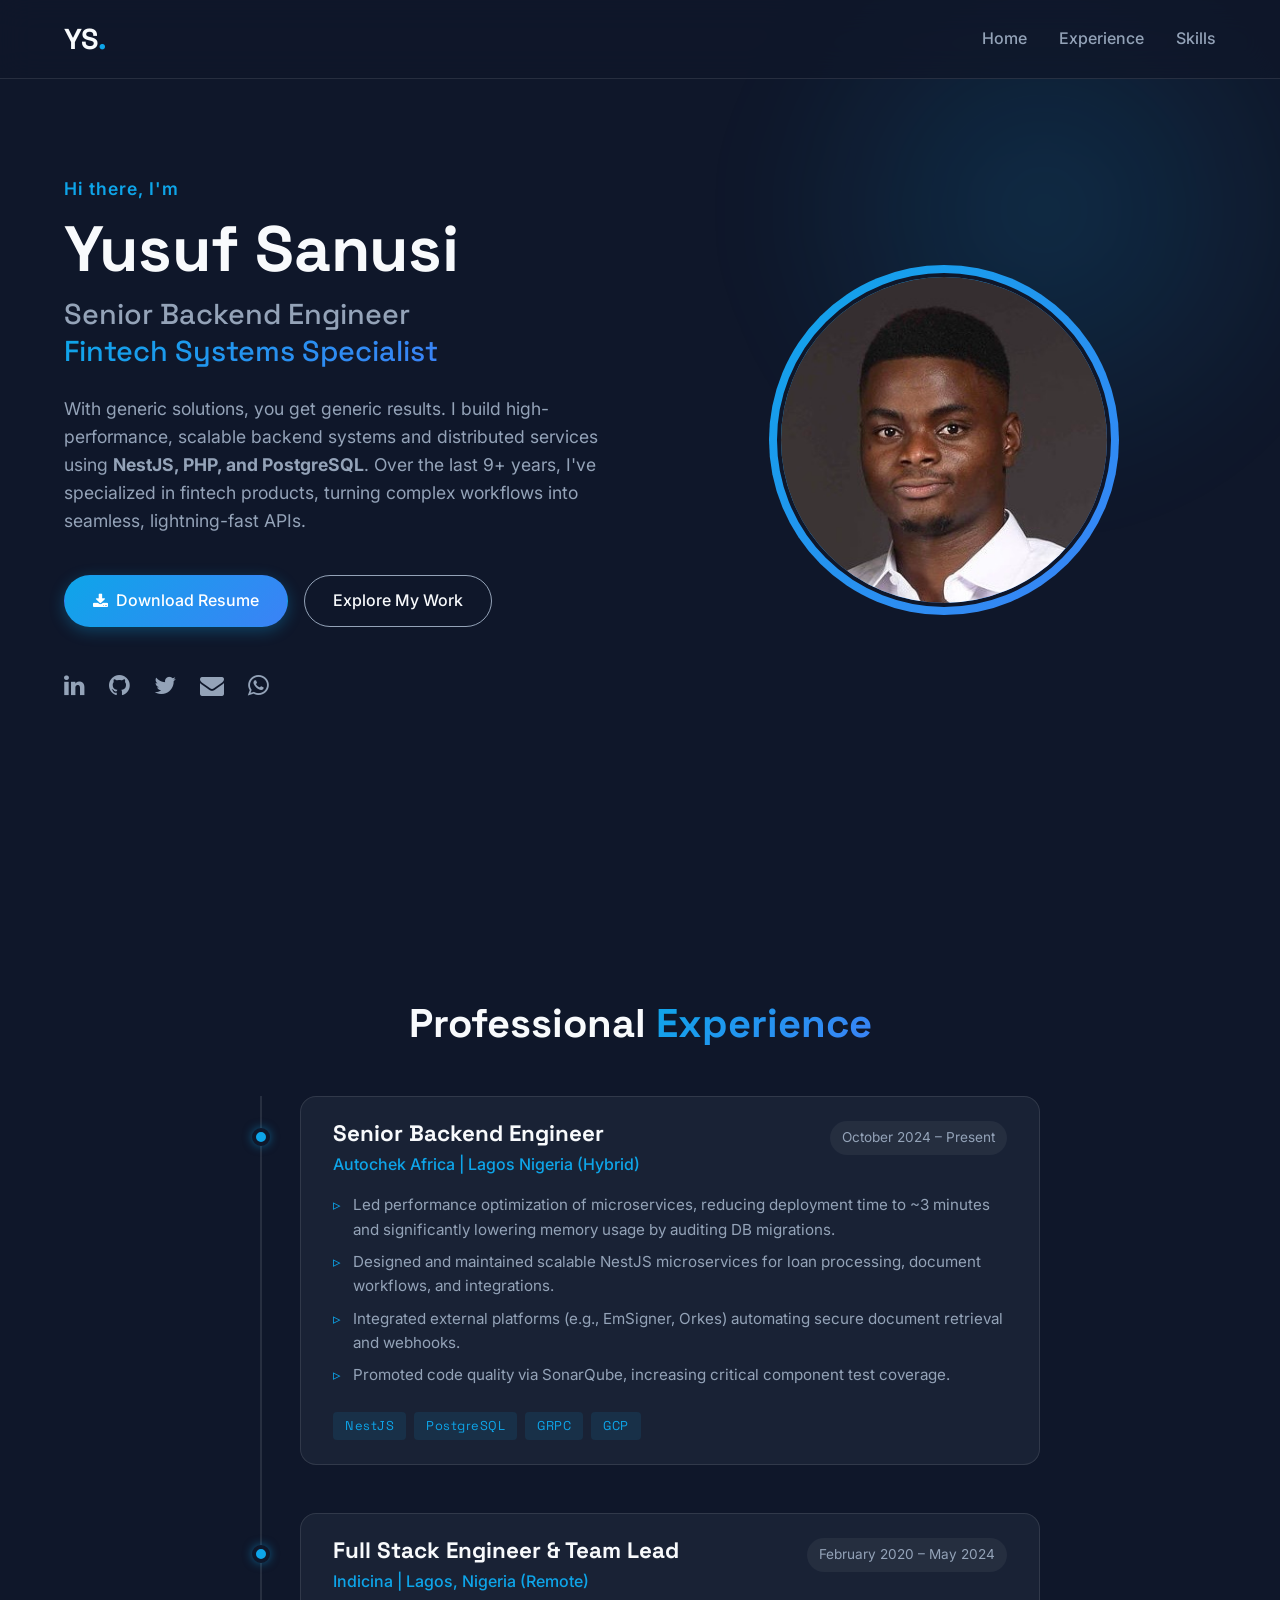
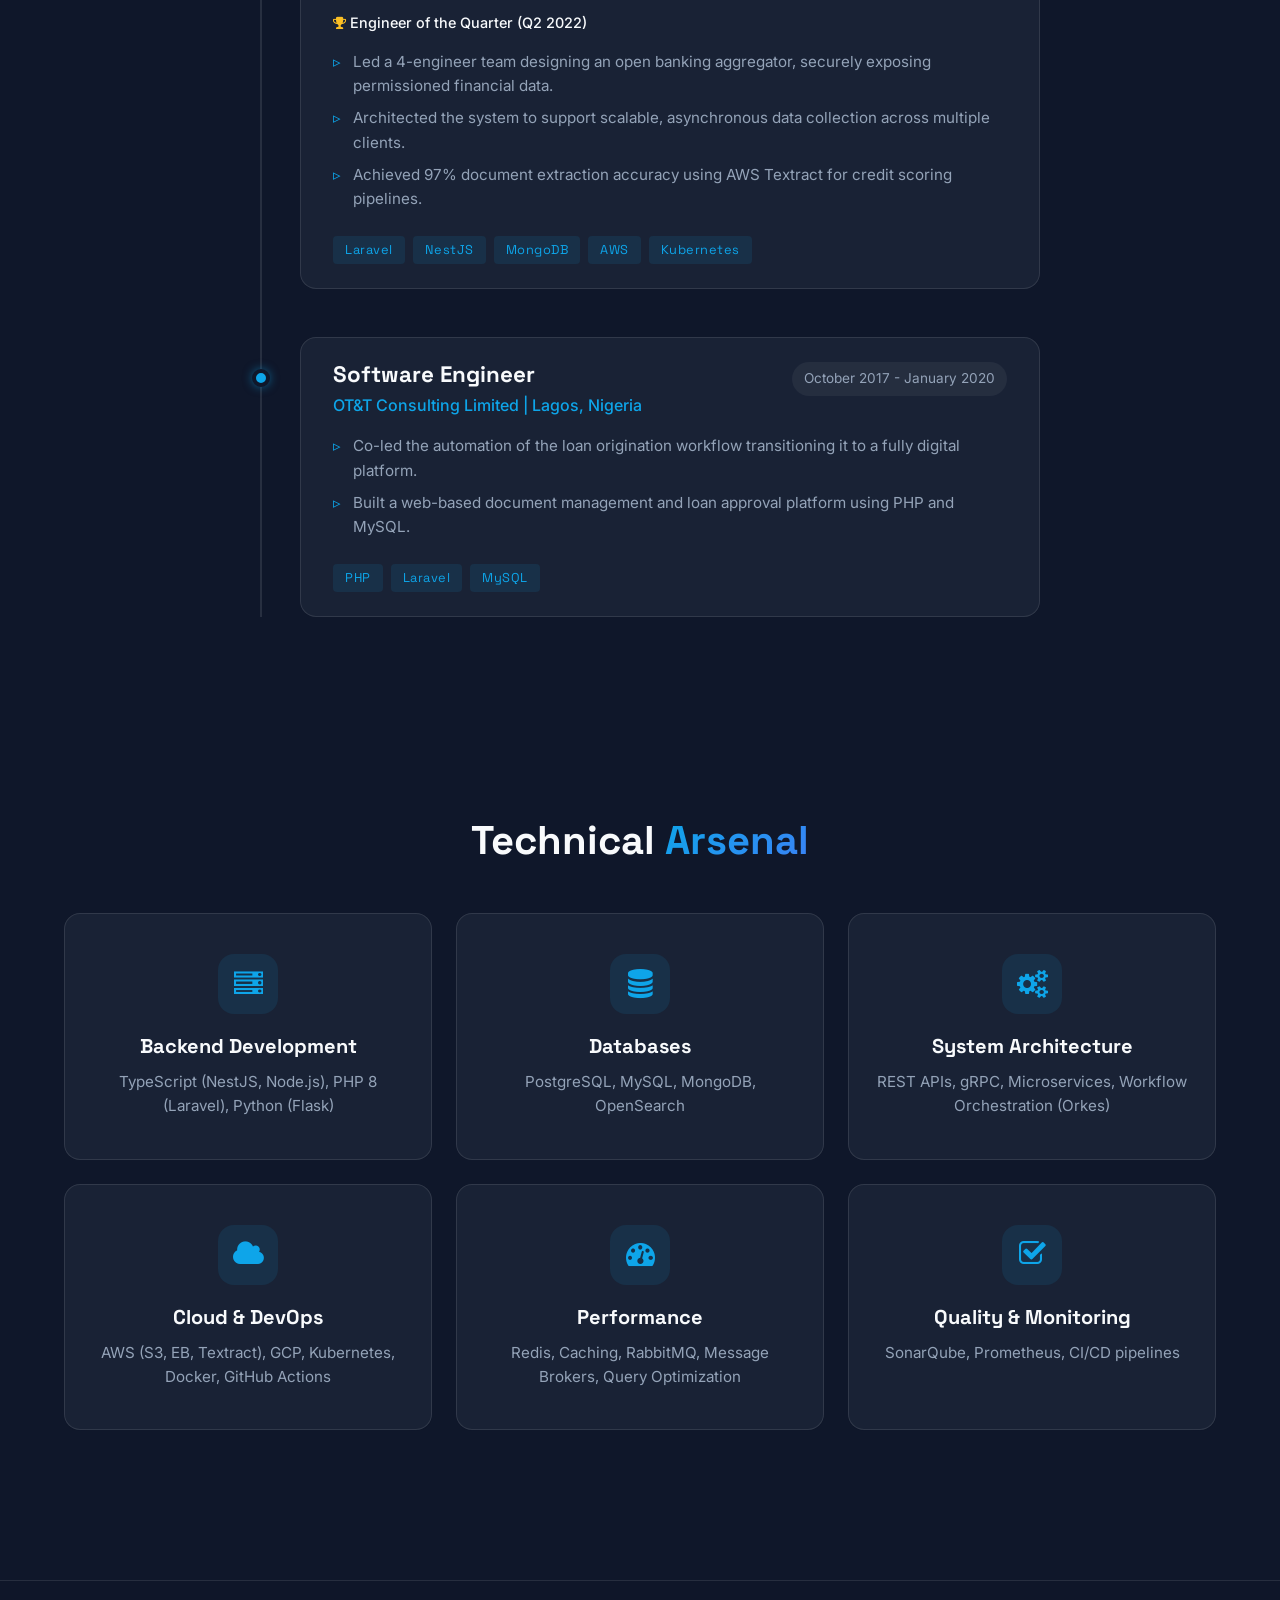
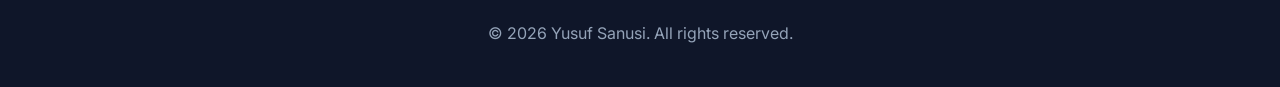
==== commit 7a61e2da: "feat: revamp portfolio design" ====
--- a/index.html
+++ b/index.html
@@ -2,84 +2,228 @@
 <html lang="en">
 
 <head>
-  <title>Sanusi Yusuf Korede</title>
+  <title>Yusuf Sanusi | Senior Backend Engineer</title>
   <meta charset="UTF-8" />
-  <meta name="description" content="Yusuf Korede, Sanusi - Résumé" />
-  <meta name="keywords" content="Yusuf Korede, Sanusi - Résumé" />
+  <meta name="description"
+    content="Yusuf Sanusi - Senior Backend Engineer with 9+ years experience in fintech, backend systems, and scalable APIs using NestJS, PHP, and PostgreSQL." />
+  <meta name="keywords"
+    content="Yusuf Sanusi, Backend Engineer, Senior Backend Engineer, NestJS, PHP, PostgreSQL, Fintech Engineer, Software Engineer Nigeria" />
   <meta name="viewport" content="width=device-width, initial-scale=1.0" />
-  <!-- Favicon -->
   <link href="img/favicon.ico" rel="shortcut icon" />
 
-  <!-- Stylesheets -->
-  <link rel="stylesheet" href="css/bootstrap.min.css" />
+  <!-- Google Fonts -->
+  <link rel="preconnect" href="https://fonts.googleapis.com">
+  <link rel="preconnect" href="https://fonts.gstatic.com" crossorigin>
+  <link
+    href="https://fonts.googleapis.com/css2?family=Inter:wght@300;400;500;600&family=Space+Grotesk:wght@500;700&display=swap"
+    rel="stylesheet">
+
+  <!-- FontAwesome -->
   <link rel="stylesheet" href="https://stackpath.bootstrapcdn.com/font-awesome/4.7.0/css/font-awesome.min.css" />
-  <link rel="stylesheet" href="css/owl.carousel.css" />
-  <link rel="stylesheet" href="css/magnific-popup.css" />
-  <link rel="stylesheet" href="css/animate.min.css" />
+
+  <!-- Custom Styles -->
   <link rel="stylesheet" href="css/style.css" />
-  <link href="https://fonts.googleapis.com/css?family=Varela+Round" rel="stylesheet" />
-
-  <!--[if lt IE 9]>
-      <script src="https://oss.maxcdn.com/html5shiv/3.7.2/html5shiv.min.js"></script>
-      <script src="https://oss.maxcdn.com/respond/1.4.2/respond.min.js"></script>
-    <![endif]-->
 </head>
 
 <body>
-  <!-- Page Preloder -->
-  <div id="preloder">
-    <div class="loader"></div>
-  </div>
-
-  <!--====== Header Section Start ======-->
-  <header class="header-section">
-    <div class="logo">
-      <a href="index.html"><img src="img/logo.png" alt="" /></a><!-- Logo -->
-    </div>
-    <!-- <div class="responsive"><i class="fa fa-bars"></i></div>-->
-    <!-- Navigation -->
-    <ul class="menu-list">
-      <li style="font-weight: 500;">
-        <a href="#">Software Engineer | Backend Engineer</a>
-      </li>
-    </ul>
+
+  <!-- Navigation -->
+  <nav class="navbar glass">
+    <div class="container nav-content">
+      <div class="logo">
+        <a href="#home" class="logo-text">YS<span>.</span></a>
+      </div>
+      <ul class="nav-links">
+        <li><a href="#home">Home</a></li>
+        <li><a href="#experience">Experience</a></li>
+        <li><a href="#skills">Skills</a></li>
+      </ul>
+    </div>
+  </nav>
+
+  <!-- Hero Section -->
+  <header id="home" class="hero section">
+    <div class="container hero-container">
+      <div class="hero-text">
+        <span class="greeting">Hi there, I'm</span>
+        <h1 class="title">Yusuf Sanusi</h1>
+        <h2 class="subtitle">Senior Backend Engineer <br> <span class="gradient-text">Fintech Systems Specialist</span>
+        </h2>
+        <p class="description">
+          With generic solutions, you get generic results. I build high-performance, scalable backend systems and
+          distributed services using <strong>NestJS, PHP, and PostgreSQL</strong>. Over the last 9+ years, I've
+          specialized in fintech products, turning complex workflows into seamless, lightning-fast APIs.
+        </p>
+        <div class="hero-actions">
+          <a href="files/Yusuf_Sanusi_Resume.pdf" class="btn btn-primary" target="_blank" rel="noopener noreferrer">
+            <i class="fa fa-download"></i> Download Resume
+          </a>
+          <a href="#experience" class="btn btn-secondary">Explore My Work</a>
+        </div>
+        <div class="social-links">
+          <a href="https://www.linkedin.com/in/skyusuf15/" target="_blank" aria-label="LinkedIn"><i
+              class="fa fa-linkedin"></i></a>
+          <a href="https://github.com/skyusuf15" target="_blank" aria-label="GitHub"><i class="fa fa-github"></i></a>
+          <a href="https://twitter.com/sanusikorede1" target="_blank" aria-label="Twitter"><i
+              class="fa fa-twitter"></i></a>
+          <a href="mailto:sanusikorede@gmail.com" target="_blank" aria-label="Email"><i class="fa fa-envelope"></i></a>
+          <a href="https://api.whatsapp.com/send?phone=2348104864908" target="_blank" aria-label="WhatsApp"><i
+              class="fa fa-whatsapp"></i></a>
+        </div>
+      </div>
+      <div class="hero-image-container">
+        <div class="image-wrapper glow-effect">
+          <img src="img/ugsabfjkuysjcgKUWBRJEGCKn1.jpg" alt="Yusuf Sanusi" class="profile-img" />
+        </div>
+      </div>
+    </div>
   </header>
-  <!--====== Header Section End ======-->
-
-  <!-- ==== Intro Section Start ==== -->
-  <section class="intro-section fix" id="home">
-    <div class="intro-bg bg-cms"></div>
-    <div class="intro-inner">
-      <div class="intro-content">
-        <div id="round"></div>
-        <div class="profile-img">
-          <img src="img/ugsabfjkuysjcgKUWBRJEGCKn.jpeg" alt="" />
-        </div>
-        <h2><span class="element"></span></h2>
-        <br />
-        <a href="files/Yusuf_Sanusi_Resume.pdf" class="site-btn mt10">
-          Download Resume
-        </a>
-        <br />
-        <br />
-        <a class="site-btnsociall" id="linkedin" href="https://www.linkedin.com/in/skyusuf15/" target="_blank"><i
-            class="fa fa-linkedin fa-4x"></i></a>
-        <a class="site-btnsocialt" id="twitter" href="https://twitter.com/sanusikorede1" target="_blank"><i
-            class="fa fa-twitter fa-4x"></i></a>
-        <a class="site-btnsociall" id="github" href="https://www.github.com/skyusuf15/" target="_blank"><i
-            class="fa fa-github fa-4x"></i></a>
-        <a class="site-btnsocialw" id="whatsapp" href="https://api.whatsapp.com/send?phone=2348104864908"
-          target="_blank"><i class="fa fa-whatsapp fa-4x"></i></a>
+
+  <!-- Experience Section -->
+  <section id="experience" class="section timeline-section">
+    <div class="container">
+      <h2 class="section-title">Professional <span class="gradient-text">Experience</span></h2>
+      <div class="timeline">
+
+        <!-- Job 1 -->
+        <div class="timeline-item appear-anim">
+          <div class="timeline-dot"></div>
+          <div class="timeline-content glass-card">
+            <div class="timeline-header">
+              <div>
+                <h3>Senior Backend Engineer</h3>
+                <span class="company">Autochek Africa | Lagos Nigeria (Hybrid)</span>
+              </div>
+              <span class="date">October 2024 – Present</span>
+            </div>
+            <ul class="timeline-details">
+              <li>Led performance optimization of microservices, reducing deployment time to ~3 minutes and
+                significantly lowering memory usage by auditing DB migrations.</li>
+              <li>Designed and maintained scalable NestJS microservices for loan processing, document workflows, and
+                integrations.</li>
+              <li>Integrated external platforms (e.g., EmSigner, Orkes) automating secure document retrieval and
+                webhooks.</li>
+              <li>Promoted code quality via SonarQube, increasing critical component test coverage.</li>
+            </ul>
+            <div class="tech-stack">
+              <span class="tech-tag">NestJS</span>
+              <span class="tech-tag">PostgreSQL</span>
+              <span class="tech-tag">GRPC</span>
+              <span class="tech-tag">GCP</span>
+            </div>
+          </div>
+        </div>
+
+        <!-- Job 2 -->
+        <div class="timeline-item appear-anim">
+          <div class="timeline-dot"></div>
+          <div class="timeline-content glass-card">
+            <div class="timeline-header">
+              <div>
+                <h3>Full Stack Engineer & Team Lead</h3>
+                <span class="company">Indicina | Lagos, Nigeria (Remote)</span>
+              </div>
+              <span class="date">February 2020 – May 2024</span>
+            </div>
+            <p class="timeline-award"><i class="fa fa-trophy highlight-yellow"></i> Engineer of the Quarter (Q2 2022)
+            </p>
+            <ul class="timeline-details">
+              <li>Led a 4-engineer team designing an open banking aggregator, securely exposing permissioned financial
+                data.</li>
+              <li>Architected the system to support scalable, asynchronous data collection across multiple clients.</li>
+              <li>Achieved 97% document extraction accuracy using AWS Textract for credit scoring pipelines.</li>
+            </ul>
+            <div class="tech-stack">
+              <span class="tech-tag">Laravel</span>
+              <span class="tech-tag">NestJS</span>
+              <span class="tech-tag">MongoDB</span>
+              <span class="tech-tag">AWS</span>
+              <span class="tech-tag">Kubernetes</span>
+            </div>
+          </div>
+        </div>
+
+        <!-- Job 3 -->
+        <div class="timeline-item appear-anim">
+          <div class="timeline-dot"></div>
+          <div class="timeline-content glass-card">
+            <div class="timeline-header">
+              <div>
+                <h3>Software Engineer</h3>
+                <span class="company">OT&T Consulting Limited | Lagos, Nigeria</span>
+              </div>
+              <span class="date">October 2017 - January 2020</span>
+            </div>
+            <ul class="timeline-details">
+              <li>Co-led the automation of the loan origination workflow transitioning it to a fully digital platform.
+              </li>
+              <li>Built a web-based document management and loan approval platform using PHP and MySQL.</li>
+            </ul>
+            <div class="tech-stack">
+              <span class="tech-tag">PHP</span>
+              <span class="tech-tag">Laravel</span>
+              <span class="tech-tag">MySQL</span>
+            </div>
+          </div>
+        </div>
+
       </div>
     </div>
   </section>
-  <!-- ==== Intro Section End ==== -->
-
-  <!--====== Javascripts & Jquery ======-->
-  <script src="js/jquery-2.1.4.min.js"></script>
-  <script src="js/plugin.js"></script>
-  <script src="js/init-round.js"></script>
-  <script src="js/main.js"></script>
+
+  <!-- Skills Section -->
+  <section id="skills" class="section skills-section">
+    <div class="container">
+      <h2 class="section-title">Technical <span class="gradient-text">Arsenal</span></h2>
+
+      <div class="skills-grid">
+        <div class="skill-card glass-card">
+          <div class="icon-box"><i class="fa fa-server"></i></div>
+          <h3>Backend Development</h3>
+          <p>TypeScript (NestJS, Node.js), PHP 8 (Laravel), Python (Flask)</p>
+        </div>
+
+        <div class="skill-card glass-card">
+          <div class="icon-box"><i class="fa fa-database"></i></div>
+          <h3>Databases</h3>
+          <p>PostgreSQL, MySQL, MongoDB, OpenSearch</p>
+        </div>
+
+        <div class="skill-card glass-card">
+          <div class="icon-box"><i class="fa fa-cogs"></i></div>
+          <h3>System Architecture</h3>
+          <p>REST APIs, gRPC, Microservices, Workflow Orchestration (Orkes)</p>
+        </div>
+
+        <div class="skill-card glass-card">
+          <div class="icon-box"><i class="fa fa-cloud"></i></div>
+          <h3>Cloud & DevOps</h3>
+          <p>AWS (S3, EB, Textract), GCP, Kubernetes, Docker, GitHub Actions</p>
+        </div>
+
+        <div class="skill-card glass-card">
+          <div class="icon-box"><i class="fa fa-tachometer"></i></div>
+          <h3>Performance</h3>
+          <p>Redis, Caching, RabbitMQ, Message Brokers, Query Optimization</p>
+        </div>
+
+        <div class="skill-card glass-card">
+          <div class="icon-box"><i class="fa fa-check-square-o"></i></div>
+          <h3>Quality & Monitoring</h3>
+          <p>SonarQube, Prometheus, CI/CD pipelines</p>
+        </div>
+      </div>
+    </div>
+  </section>
+
+  <!-- Footer -->
+  <footer class="footer">
+    <div class="container text-center">
+      <p>&copy; <span id="current-year"></span> Yusuf Sanusi. All rights reserved.</p>
+      <script>document.getElementById('current-year').textContent = new Date().getFullYear();</script>
+    </div>
+  </footer>
+
 </body>
 
 </html>
--- a/css/style.css
+++ b/css/style.css
@@ -1,633 +1,554 @@
-/* ----------------------------------
-OWEN
-Version: 1.0
-Author: FrozenTheme
-
--------------------------------------
-
-Table of contents
-
-  @ Main Styles
-  @ Intro 
-  @ About 
-  @ Service
-  @ Portfolio
-  @ Review
-  @ Promotion 
-  @ Contact
-  @ Footer
-  @ Responsive
-
-*/
-
-/* ====================
-  Main Styles
-=======================*/
-.site-btnsociall {
-	position: relative;
-	display: inline-block;
-	color: #fff;
-	padding: 8px;
-	margin-left: 10px;
-	margin-right: 10px;
-	border: none;
-	line-height: normal;
-	text-transform: uppercase;
-	font-size: 12px;
-	letter-spacing: 1px;
-	background: none;
-}
-.site-btnsociall :hover {
-	color: #0077b5;
-}
-
-.site-btnsocialw :hover {
-	color: #25d366;
-}
-
-.site-btnsocialw {
-	position: relative;
-	display: inline-block;
-	color: #fff;
-	padding: 8px;
-	margin-left: 10px;
-	margin-right: 10px;
-	border: none;
-	line-height: normal;
-	text-transform: uppercase;
-	font-size: 12px;
-	letter-spacing: 1px;
-	background: none;
-}
-
-.site-btnsocialt {
-	position: relative;
-	display: inline-block;
-	color: #fff;
-	padding: 8px;
-	margin-left: 10px;
-	margin-right: 10px;
-	border: none;
-	line-height: normal;
-	text-transform: uppercase;
-	font-size: 12px;
-	letter-spacing: 1px;
-	background: none;
-}
-
-.site-btnsocialt :hover {
-	color: #1da1f2;
-}
-
-.site-btnsocialf {
-	position: relative;
-	display: inline-block;
-	color: #fff;
-	padding: 8px;
-	margin-left: 10px;
-	margin-right: 10px;
-	border: none;
-	line-height: normal;
-	text-transform: uppercase;
-	font-size: 12px;
-	letter-spacing: 1px;
-	background: none;
-}
-
-.site-btnsocialf :hover {
-	color: #3b5998;
-}
-
-
-html, body {
-	height: 100%;
-	font-family: "Varela Round", sans-serif;
-}
-img {
-	max-width: 100%;
-}
+/* ==========================================================================
+   Design Tokens & Resets
+   ========================================================================== */
+:root {
+  --bg-color: #0f172a;
+  --bg-color-alt: #1e293b;
+  --glass-bg: rgba(30, 41, 59, 0.7);
+  --glass-border: rgba(255, 255, 255, 0.1);
+  --text-primary: #f8fafc;
+  --text-secondary: #94a3b8;
+  --accent-cyan: #0ea5e9;
+  --accent-blue: #3b82f6;
+  --accent-purple: #8b5cf6;
+  --gradient-main: linear-gradient(135deg, var(--accent-cyan), var(--accent-blue));
+  --font-body: 'Inter', sans-serif;
+  --font-heading: 'Space Grotesk', sans-serif;
+  --transition-fast: 0.2s ease;
+  --transition-normal: 0.3s ease;
+}
+
+* {
+  margin: 0;
+  padding: 0;
+  box-sizing: border-box;
+}
+
+html {
+  scroll-behavior: smooth;
+}
+
+body {
+  font-family: var(--font-body);
+  background-color: var(--bg-color);
+  color: var(--text-primary);
+  line-height: 1.6;
+  overflow-x: hidden;
+  -webkit-font-smoothing: antialiased;
+}
+
+a {
+  text-decoration: none;
+  color: inherit;
+  transition: var(--transition-normal);
+}
+
+ul {
+  list-style: none;
+}
+
+.container {
+  max-width: 1200px;
+  margin: 0 auto;
+  padding: 0 24px;
+}
+
+.section {
+  padding: 100px 0;
+}
+
+.section-title {
+  font-family: var(--font-heading);
+  font-size: 2.5rem;
+  margin-bottom: 3rem;
+  text-align: center;
+}
+
+.gradient-text {
+  background: var(--gradient-main);
+  -webkit-background-clip: text;
+  -webkit-text-fill-color: transparent;
+  background-clip: text;
+  color: transparent;
+}
+
+/* ==========================================================================
+   Typography
+   ========================================================================== */
 h1, h2, h3, h4, h5, h6 {
-	font-family: "Varela Round", sans-serif;
-	padding: 0;
-	margin: 0;
-}
+  font-family: var(--font-heading);
+  color: var(--text-primary);
+  line-height: 1.2;
+}
+
 p {
-	font-size: 17px;
-	color: #777777;
-	line-height: 30px;
-	font-family: "Varela Round", sans-serif;
-}
-a:hover, a:focus {
-	text-decoration: none;
-	outline: none;
-}
-li, ul {
-	margin: 0;
-	padding: 0;
-}
-
-
-
-/* ====================
-  Common Styles
-=======================*/
-.pt100 {
-	padding-top: 100px;
-}
-.pb100 {
-	padding-bottom: 100px;
-}
-.mb100 {
-	margin-bottom: 100px;
-}
-.mb70 {
-	margin-bottom: 70px;
-}
-.mb40 {
-	margin-bottom: 40px;
-}
-.mb20 {
-	margin-bottom: 20px;
-}
-.mb10 {
-	margin-bottom: 10px;
-}
-.mt10 {
-	margin-top: 10px;
-}
-.mt25 {
-	margin-top: 25px;
-}
-.nopad {
-	padding-left: 0;
-	padding-right: 0;
-}
-.stitle {
-	text-align: center;
-}
-.stitle h2 {
-	font-family: "Varela Round", sans-serif;
-	font-size: 30px;
-	font-weight: 700;
-	text-transform: capitalize;
-	color: #000;
-	position: relative;
-	display: inline-block;
-	padding: 10px 25px;
-}
-.stitle h2:after {
-	position: absolute;
-	content: "";
-	width: 100%;
-	height: 100%;
-	background: transparent;
-	bottom: 0px;
-	left: 0;
-	border-radius: 37px;
-	
-}
-.site-btn {
-	position: relative;
-	display: inline-block;
-	color: #fff;
-	padding: 14px 30px;
-	border: none;
-	font-family: "Varela Round", sans-serif;
-	line-height: normal;
-	text-transform: auto;
-	border-radius: 50px;
-	font-size: 15px;
-	letter-spacing: 1px;
-	background: #333;
-}
-.site-btn:hover, .site-btn:focus {
-	outline: none;
-	color: #fff;
-}
-.site-btn.btn-light {
-	background: #fff;
-	color: #333;
-	font-weight: bold;
-}
-.site-btn.btn-light:hover, .site-btn.btn-light:focus {
-	color: #333;
-}
-
-/*------------------
-	Preloder
---------------------*/
-#preloder {
-	position: fixed;
-	width: 100%;
-	height: 100%;
-	top: 0;
-	left: 0;
-	z-index: 999999;
-	background: #f7f7f7;
-}
-.loader {
-	width: 50px;
-	height: 50px;
-	border: 4px solid #000000;
-	position: absolute;
-	top: 50%;
-	left: 50%;
-	margin-top: -13px;
-	margin-left: -13px;
-	border-radius: 60px;
-	border-left-color: #fff;
-	-webkit-box-shadow: 0 0 30px rgba(0, 0, 0, 0.15);
-	        box-shadow: 0 0 30px rgba(0, 0, 0, 0.15);
-	animation: loader 0.8s linear infinite;
-	-webkit-animation: loader 0.8s linear infinite;
-}
-@keyframes loader {
-	0% {
-		-webkit-transform: rotate(0deg);
-		        transform: rotate(0deg);
-	}
-	50% {
-		-webkit-transform: rotate(180deg);
-		        transform: rotate(180deg);
-	}
-	100% {
-		-webkit-transform: rotate(360deg);
-		        transform: rotate(360deg);
-	}
-}
-@-webkit-keyframes loader {
-	0% {
-		-webkit-transform: rotate(0deg);
-	}
-	50% {
-		-webkit-transform: rotate(180deg);
-	}
-	100% {
-		-webkit-transform: rotate(360deg);
-	}
-}
-.main-warp {
-	position: relative;
-	z-index: 5;
-	background: #fff;
-}
-.responsive {
-	display: none;
-}
-.header-section {
-	position: absolute;
-	top: 0;
-	left: 0;
-	width: 100%;
-	z-index: 999;
-	background: rgba(255, 255, 255, 0);
-	padding: 15px 50px;
-	-webkit-transition: all 0.4s ease 0s;
-	-o-transition: all 0.4s ease 0s;
-	transition: all 0.4s ease 0s;
-}
-.header-section .logo {
-	display: inline-block;
-	float: left;
-}
-.header-section .logo img {
-	width: auto;
-	-webkit-transition: all 0.3s ease 0s;
-	-o-transition: all 0.3s ease 0s;
-	transition: all 0.3s ease 0s;
-}
-.header-section .menu-list {
-	list-style: none;
-	float: right;
-	margin-top: 8px;
-}
-.header-section .menu-list li {
-	display: inline;
-}
-.header-section .menu-list li a {
-	display: inline-block;
-	padding: 10px;
-	color: #a0a0a0;
-	position: relative;
-	font-family: "Varela Round", sans-serif;
-	text-transform: uppercase;
-	font-size: 12px;
-	letter-spacing: 0.09em;
-	-webkit-transition: all 0.3s ease 0s;
-	-o-transition: all 0.3s ease 0s;
-	transition: all 0.3s ease 0s;
-}
-.header-section .menu-list li a:hover {
-	color: #fff;
-}
-.header-section .menu-list .current a {
-	color: #fff;
-}
-.header-section.sticky {
-	position: fixed;
-	background: #0a0c17;
-	padding: 10px 30px;
-}
-.header-section.sticky .logo img {
-	height: 55px;
-}
-
-
-
-/* ====================
-  Intro Section
-=======================*/
-.intro-section {
-	height: 100%;
-	position: relative;
-	overflow: hidden;
-	z-index: 6;
-}
-.intro-bg {
-	position: absolute;
-	width: 100%;
-	height: 100%;
-	left: 0;
-	top: 0;
-	background: #0a0c17;
-}
-#particles {
-	position: absolute;
-	width: 100%;
-	height: 100%;
-	left: 0;
-	top: 0;
-	z-index: 6;
-}
-#round {
-	position: absolute;
-	top: 0;
-	left: 0;
-}
-.intro-inner {
-	position: absolute;
-	width: 100%;
-	height: 100%;
-	left: 0;
-	top: 0;
-	z-index: 2;
-	display: table;
-}
-.intro-inner .intro-content {
-	display: table-cell;
-	vertical-align: middle;
-	text-align: center;
-}
-.intro-inner .intro-content .profile-img {
-	width: 180px;
-	height: 180px;
-	margin: 0 auto;
-	border-radius: 50%;
-	overflow: hidden;
-	border: 10px solid #fff;
-	-webkit-box-shadow: 0 0 20px rgba(0, 0, 0, 0.61);
-	        box-shadow: 0 0 20px rgba(0, 0, 0, 0.61);
-	position: relative;
-	z-index: 9;
-}
-.intro-inner .intro-content h2 {
-	font-family: "Varela Round", sans-serif;
-	font-size: 40px;
-	font-weight: 600;
-	color: #fff;
-	margin-top: 25px;
-}
-.typed-cursor {
-	opacity: 1;
-	-webkit-animation: blink 0.7s infinite;
-	animation: blink 0.7s infinite;
-}
-@keyframes blink {
-	0% {
-		opacity: 1;
-	}
-	50% {
-		opacity: 0;
-	}
-	100% {
-		opacity: 1;
-	}
-}
-@-webkit-keyframes blink {
-	0% {
-		opacity: 1;
-	}
-	50% {
-		opacity: 0;
-	}
-	100% {
-		opacity: 1;
-	}
-}
-
-
-
-/* ====================
-  About Section
-=======================*/
-.about-section {
-	position: relative;
-	overflow: hidden;
-}
-.about-top {
-	text-align: center;
-}
-.about-top h2 {
-	font-weight: 300;
-	line-height: 1.3em;
-}
-.about-text h2 {
-	font-size: 35px;
-	margin-bottom: 30px;
-}
-.about-text p ins {
-	-webkit-text-decoration-style: wavy;
-	        text-decoration-style: wavy;
-}
-.single-progress-item {
-	margin-bottom: 35px;
-	position: relative;
-}
-.single-progress-item p {
-	font-size: 11px;
-	text-transform: uppercase;
-	font-family: "Varela Round", sans-serif;
-	font-weight: bold;
-	letter-spacing: 0;
-	margin-bottom: 0px;
-	color: #333;
-}
-.progress-bar-style {
-	display: block;
-	height: 4px;
-	position: relative;
-	width: 100%;
-	border-radius: 25px;
-}
-.bar-inner {
-	position: absolute;
-	height: 100%;
-	left: 0;
-	top: 0;
-	border-radius: 25px;
-	background: #333;
-}
-.bar-inner span {
-	position: absolute;
-	right: 0;
-	font-weight: bold;
-	top: -18px;
-	font-size: 10px;
-	width: 35px;
-	height: 35px;
-	padding-top: 11px;
-	letter-spacing: 0px;
-	background: #fff;
-	text-align: center;
-	border-radius: 50%;
-	-webkit-box-shadow: 0 0 10px rgba(45, 45, 45, 0.2);
-	        box-shadow: 0 0 10px rgba(45, 45, 45, 0.2);
-}
-
-
-
-
-/* ====================
-  Portfolio Section
-=======================*/
-.portfolio-section {
-	background: #fff;
-}
-.portfolio-filter {
-	list-style: none;
-	text-align: center;
-}
-.portfolio-filter li {
-	display: inline-block;
-	margin: 0 5px;
-	font-size: 13px;
-	padding: 3px 0;
-	cursor: pointer;
-	border-color: transparent;
-	border: 1px solid transparent;
-	-webkit-transition: all 0.4s ease 0s;
-	-o-transition: all 0.4s ease 0s;
-	transition: all 0.4s ease 0s;
-}
-.portfolio-filter li.active {
-	background: #fff;
-	padding: 3px 12px;
-	border-radius: 20px;
-	border-color: #ddd;
-}
-.isotope_items {
-	margin-bottom: -30px;
-}
-
-
-/* ====================
-  Footer Section
-=======================*/
-.footer-section {
-	
-	text-align: center;
-	padding-bottom: 25px;
-	
-}
-
-.footer-section p {
-	font-size: 14px;
-	margin-bottom: 0;
-	line-height: normal;
-}
-
-
-
-/* Responsive
-==================================================*/
-
-/* Tablet desktop :768px. */
-@media only screen and (min-width: 768px) and (max-width: 991px) {
-	.about-img {
-		margin-bottom: 20px;
-	}
-	.service-item {
-		margin-bottom: 30px;
-	}
-	.skill {
-		margin-top: 20px;
-	}
-}
-
-/* Large Mobile :480px. */
-@media only screen and (max-width: 767px) {
-	.service-item {
-		margin-bottom: 30px;
-	}
-	.resume-item .resume-left {
-		text-align: left;
-	}
-	.header-section {
-		padding: 10px 30px;
-	}
-	.header-section.bgc {
-		background: #000;
-	}
-	.header-section.bgc .logo {
-		margin-bottom: 10px;
-	}
-	.header-section .menu-list {
-		display: none;
-		float: none;
-		clear: both;
-		border-top: 1px solid #222;
-	}
-	.header-section .menu-list li {
-		display: inline;
-	}
-	.header-section .menu-list li a {
-		display: block;
-		padding: 10px;
-	}
-	.header-section .menu-list li a:after {
-		left: 0%;
-	}
-	.header-section .menu-list li a:hover:after {
-		width: 10px;
-		margin-left: 10px;
-	}
-	.header-section .menu-list .current a:after {
-		margin-left: 10px;
-	}
-	.responsive {
-		display: block;
-		color: #fff;
-		font-size: 34px;
-		position: absolute;
-		right: 30px;
-	}
-	.intro-inner .intro-content h2 {
-		font-size: 40px;
-	}
-	.contact-info {
-		margin-bottom: 30px;
-	}
-	.contact-info:last-child {
-		margin-bottom: 0;
-	}
-	.skill {
-		margin-top: 20px;
-	}
-}
-
-/* small mobile :320px. */
-@media only screen and (max-width: 479px) {
-	.intro-inner .intro-content h2 {
-		font-size: 27px;
-	}
+  color: var(--text-secondary);
+}
+
+/* ==========================================================================
+   Components: Buttons & Glass Cards
+   ========================================================================== */
+.btn {
+  display: inline-flex;
+  align-items: center;
+  justify-content: center;
+  padding: 12px 28px;
+  border-radius: 50px;
+  font-weight: 500;
+  font-size: 1rem;
+  cursor: pointer;
+  border: 1px solid transparent;
+  gap: 8px;
+}
+
+.btn-primary {
+  background: var(--gradient-main);
+  color: #fff;
+  box-shadow: 0 4px 15px rgba(14, 165, 233, 0.3);
+}
+
+.btn-primary:hover {
+  transform: translateY(-2px);
+  box-shadow: 0 6px 20px rgba(14, 165, 233, 0.4);
+}
+
+.btn-secondary {
+  background: transparent;
+  border-color: var(--text-secondary);
+  color: var(--text-primary);
+}
+
+.btn-secondary:hover {
+  border-color: var(--accent-cyan);
+  color: var(--accent-cyan);
+}
+
+.glass-card {
+  background: var(--glass-bg);
+  backdrop-filter: blur(12px);
+  -webkit-backdrop-filter: blur(12px);
+  border: 1px solid var(--glass-border);
+  border-radius: 16px;
+  padding: 32px;
+  transition: transform var(--transition-normal), box-shadow var(--transition-normal);
+}
+
+.glass-card:hover {
+  transform: translateY(-5px);
+  box-shadow: 0 10px 30px rgba(0, 0, 0, 0.5);
+  border-color: rgba(255, 255, 255, 0.2);
+}
+
+/* ==========================================================================
+   Navigation
+   ========================================================================== */
+.navbar {
+  position: fixed;
+  top: 0;
+  left: 0;
+  width: 100%;
+  z-index: 1000;
+  background: rgba(15, 23, 42, 0.8);
+  backdrop-filter: blur(16px);
+  -webkit-backdrop-filter: blur(16px);
+  border-bottom: 1px solid var(--glass-border);
+  padding: 1rem 0;
+}
+
+.nav-content {
+  display: flex;
+  justify-content: space-between;
+  align-items: center;
+}
+
+.logo-text {
+  font-family: var(--font-heading);
+  font-size: 1.8rem;
+  font-weight: 700;
+}
+
+.logo-text span {
+  color: var(--accent-cyan);
+}
+
+.nav-links {
+  display: flex;
+  gap: 2rem;
+}
+
+.nav-links a {
+  font-size: 1rem;
+  font-weight: 500;
+  color: var(--text-secondary);
+}
+
+.nav-links a:hover {
+  color: var(--accent-cyan);
+}
+
+/* ==========================================================================
+   Hero Section
+   ========================================================================== */
+.hero {
+  min-height: 100vh;
+  display: flex;
+  align-items: center;
+  position: relative;
+  overflow: hidden;
+  padding-top: 80px; /* offset for nav */
+}
+
+/* Subtle background glowing orb */
+.hero::before {
+  content: '';
+  position: absolute;
+  top: -10%;
+  right: -5%;
+  width: 600px;
+  height: 600px;
+  background: radial-gradient(circle, rgba(14,165,233,0.15) 0%, rgba(15,23,42,0) 70%);
+  border-radius: 50%;
+  z-index: -1;
+  filter: blur(40px);
+}
+
+.hero-container {
+  display: grid;
+  grid-template-columns: 1fr 1fr;
+  gap: 4rem;
+  align-items: center;
+}
+
+.hero-text {
+  max-width: 600px;
+}
+
+.greeting {
+  display: block;
+  font-size: 1.1rem;
+  color: var(--accent-cyan);
+  font-weight: 600;
+  margin-bottom: 0.5rem;
+  letter-spacing: 1px;
+}
+
+.title {
+  font-size: 4rem;
+  margin-bottom: 0.5rem;
+}
+
+.subtitle {
+  font-size: 1.8rem;
+  font-weight: 500;
+  color: var(--text-secondary);
+  line-height: 1.3;
+  margin-bottom: 1.5rem;
+}
+
+.description {
+  font-size: 1.1rem;
+  margin-bottom: 2.5rem;
+}
+
+.hero-actions {
+  display: flex;
+  gap: 1rem;
+  margin-bottom: 2.5rem;
+}
+
+.social-links {
+  display: flex;
+  gap: 1.5rem;
+}
+
+.social-links a {
+  font-size: 1.5rem;
+  color: var(--text-secondary);
+}
+
+.social-links a:hover {
+  color: var(--accent-cyan);
+  transform: translateY(-3px);
+}
+
+.hero-image-container {
+  display: flex;
+  justify-content: center;
+}
+
+.image-wrapper {
+  position: relative;
+  width: 350px;
+  height: 350px;
+  border-radius: 50%;
+  padding: 8px;
+  background: var(--gradient-main);
+  animation: float 6s ease-in-out infinite;
+}
+
+.profile-img {
+  width: 100%;
+  height: 100%;
+  border-radius: 50%;
+  object-fit: cover;
+  border: 4px solid var(--bg-color);
+}
+
+@keyframes float {
+  0% { transform: translateY(0px); }
+  50% { transform: translateY(-15px); }
+  100% { transform: translateY(0px); }
+}
+
+/* ==========================================================================
+   Experience Section (Timeline)
+   ========================================================================== */
+.timeline {
+  position: relative;
+  max-width: 800px;
+  margin: 0 auto;
+}
+
+.timeline::before {
+  content: '';
+  position: absolute;
+  top: 0;
+  left: 20px;
+  height: 100%;
+  width: 2px;
+  background: var(--glass-border);
+}
+
+.timeline-item {
+  position: relative;
+  margin-bottom: 3rem;
+  padding-left: 60px;
+}
+
+.timeline-item:last-child {
+  margin-bottom: 0;
+}
+
+.timeline-dot {
+  position: absolute;
+  left: 12px;
+  top: 32px;
+  width: 18px;
+  height: 18px;
+  border-radius: 50%;
+  background: var(--accent-cyan);
+  border: 4px solid var(--bg-color);
+  box-shadow: 0 0 10px rgba(14, 165, 233, 0.5);
+  z-index: 2;
+}
+
+.timeline-content {
+  padding: 24px 32px;
+}
+
+.timeline-header {
+  display: flex;
+  justify-content: space-between;
+  align-items: flex-start;
+  margin-bottom: 1rem;
+  flex-wrap: wrap;
+  gap: 10px;
+}
+
+.timeline-header h3 {
+  font-size: 1.4rem;
+  color: var(--text-primary);
+  margin-bottom: 4px;
+}
+
+.company {
+  font-size: 1rem;
+  color: var(--accent-cyan);
+  font-weight: 500;
+}
+
+.date {
+  background: rgba(255, 255, 255, 0.05);
+  padding: 6px 12px;
+  border-radius: 20px;
+  font-size: 0.85rem;
+  color: var(--text-secondary);
+}
+
+.timeline-award {
+  font-size: 0.9rem;
+  color: var(--text-primary);
+  margin-bottom: 1rem;
+  font-weight: 500;
+}
+
+.highlight-yellow {
+  color: #fbbf24;
+}
+
+.timeline-details {
+  list-style-type: none;
+  margin-bottom: 1.5rem;
+}
+
+.timeline-details li {
+  position: relative;
+  padding-left: 20px;
+  margin-bottom: 8px;
+  font-size: 0.95rem;
+  color: var(--text-secondary);
+}
+
+.timeline-details li::before {
+  content: '▹';
+  position: absolute;
+  left: 0;
+  color: var(--accent-cyan);
+}
+
+.tech-stack {
+  display: flex;
+  flex-wrap: wrap;
+  gap: 8px;
+}
+
+.tech-tag {
+  background: rgba(14, 165, 233, 0.1);
+  color: var(--accent-cyan);
+  padding: 4px 12px;
+  border-radius: 4px;
+  font-size: 0.8rem;
+  font-family: var(--font-heading);
+  letter-spacing: 0.5px;
+}
+
+/* ==========================================================================
+   Skills Section
+   ========================================================================== */
+.skills-grid {
+  display: grid;
+  grid-template-columns: repeat(auto-fit, minmax(300px, 1fr));
+  gap: 24px;
+}
+
+.skill-card {
+  text-align: center;
+  padding: 40px 24px;
+}
+
+.icon-box {
+  width: 60px;
+  height: 60px;
+  margin: 0 auto 20px;
+  background: rgba(14, 165, 233, 0.1);
+  border-radius: 16px;
+  display: flex;
+  align-items: center;
+  justify-content: center;
+  font-size: 1.8rem;
+  color: var(--accent-cyan);
+  transition: transform var(--transition-fast);
+}
+
+.skill-card:hover .icon-box {
+  transform: scale(1.1) rotate(5deg);
+  background: var(--gradient-main);
+  color: #fff;
+}
+
+.skill-card h3 {
+  margin-bottom: 12px;
+  font-size: 1.25rem;
+}
+
+.skill-card p {
+  font-size: 0.95rem;
+}
+
+/* ==========================================================================
+   Footer
+   ========================================================================== */
+.footer {
+  padding: 40px 0;
+  border-top: 1px solid var(--glass-border);
+  background: rgba(15, 23, 42, 0.95);
+  margin-top: 50px;
+}
+
+.text-center {
+  text-align: center;
+}
+
+/* ==========================================================================
+   Responsive Design
+   ========================================================================== */
+@media (max-width: 992px) {
+  .hero-container {
+    grid-template-columns: 1fr;
+    text-align: center;
+    gap: 3rem;
+  }
+
+  .hero-text {
+    margin: 0 auto;
+  }
+
+  .hero-actions {
+    justify-content: center;
+  }
+
+  .social-links {
+    justify-content: center;
+  }
+
+  .image-wrapper {
+    width: 280px;
+    height: 280px;
+  }
+}
+
+@media (max-width: 768px) {
+  .title {
+    font-size: 3rem;
+  }
+  
+  .subtitle {
+    font-size: 1.5rem;
+  }
+
+  .timeline::before {
+    left: 0;
+  }
+
+  .timeline-item {
+    padding-left: 24px;
+  }
+
+  .timeline-dot {
+    left: -8px;
+    top: 28px;
+    width: 14px;
+    height: 14px;
+  }
+
+  .timeline-content {
+    padding: 20px;
+  }
+
+  .hero-actions {
+    flex-direction: column;
+  }
+}
+
+@media (max-width: 480px) {
+  .nav-links {
+    display: none; /* simple mobile nav */
+  }
+  .title {
+    font-size: 2.5rem;
+  }
+  .image-wrapper {
+    width: 220px;
+    height: 220px;
+  }
 }
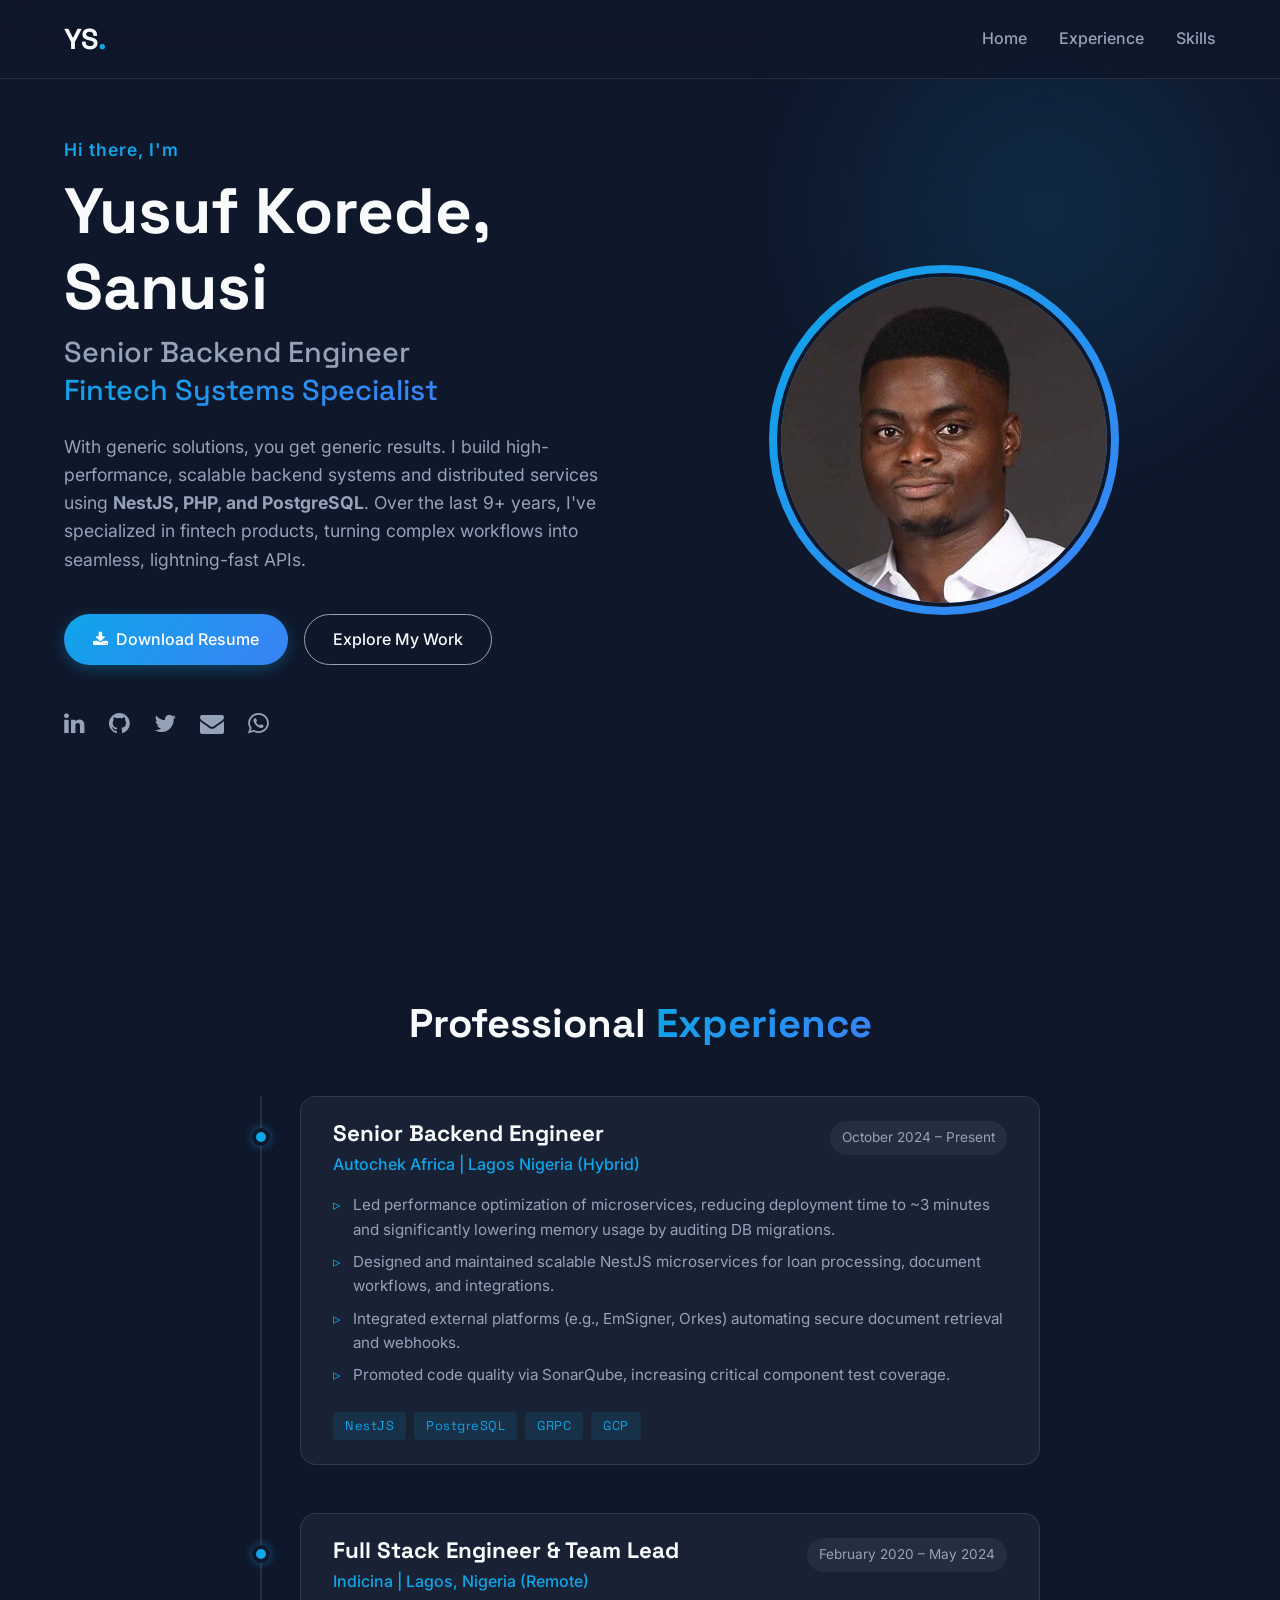
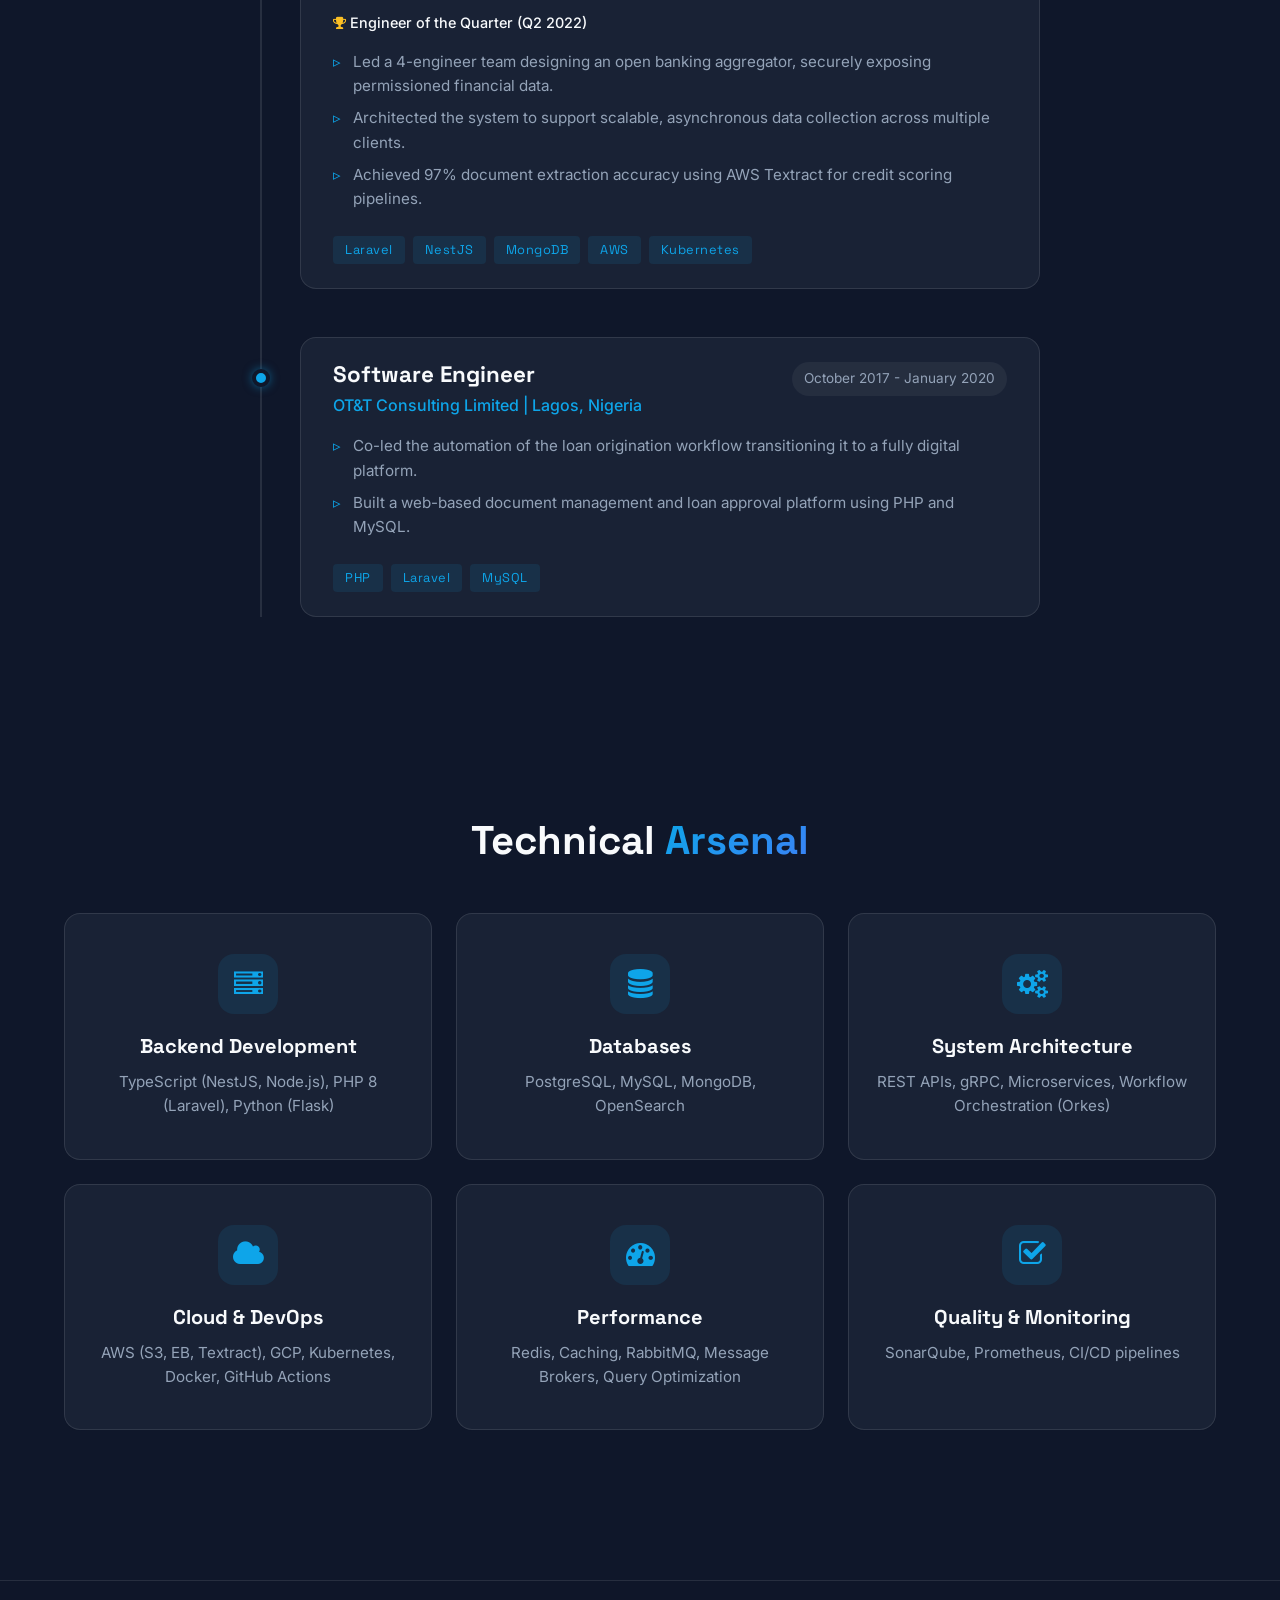
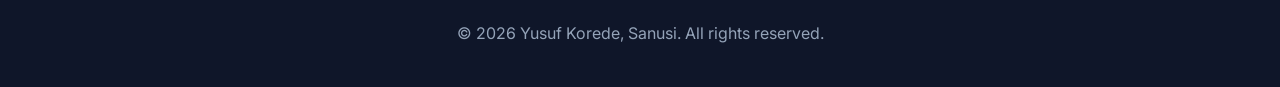
==== commit d29ba7d7: "chore: update name" ====
--- a/index.html
+++ b/index.html
@@ -2,12 +2,12 @@
 <html lang="en">
 
 <head>
-  <title>Yusuf Sanusi | Senior Backend Engineer</title>
+  <title>Yusuf Korede, Sanusi | Senior Backend Engineer</title>
   <meta charset="UTF-8" />
   <meta name="description"
-    content="Yusuf Sanusi - Senior Backend Engineer with 9+ years experience in fintech, backend systems, and scalable APIs using NestJS, PHP, and PostgreSQL." />
+    content="Yusuf Korede, Sanusi - Senior Backend Engineer with 9+ years experience in fintech, backend systems, and scalable APIs using NestJS, PHP, and PostgreSQL." />
   <meta name="keywords"
-    content="Yusuf Sanusi, Backend Engineer, Senior Backend Engineer, NestJS, PHP, PostgreSQL, Fintech Engineer, Software Engineer Nigeria" />
+    content="Yusuf Korede, Sanusi, Backend Engineer, Senior Backend Engineer, NestJS, PHP, PostgreSQL, Fintech Engineer, Software Engineer Nigeria" />
   <meta name="viewport" content="width=device-width, initial-scale=1.0" />
   <link href="img/favicon.ico" rel="shortcut icon" />
 
@@ -46,7 +46,7 @@
     <div class="container hero-container">
       <div class="hero-text">
         <span class="greeting">Hi there, I'm</span>
-        <h1 class="title">Yusuf Sanusi</h1>
+        <h1 class="title">Yusuf Korede, Sanusi</h1>
         <h2 class="subtitle">Senior Backend Engineer <br> <span class="gradient-text">Fintech Systems Specialist</span>
         </h2>
         <p class="description">
@@ -73,7 +73,7 @@
       </div>
       <div class="hero-image-container">
         <div class="image-wrapper glow-effect">
-          <img src="img/ugsabfjkuysjcgKUWBRJEGCKn1.jpg" alt="Yusuf Sanusi" class="profile-img" />
+          <img src="img/ugsabfjkuysjcgKUWBRJEGCKn1.jpg" alt="Yusuf Korede, Sanusi" class="profile-img" />
         </div>
       </div>
     </div>
@@ -219,7 +219,7 @@
   <!-- Footer -->
   <footer class="footer">
     <div class="container text-center">
-      <p>&copy; <span id="current-year"></span> Yusuf Sanusi. All rights reserved.</p>
+      <p>&copy; <span id="current-year"></span> Yusuf Korede, Sanusi. All rights reserved.</p>
       <script>document.getElementById('current-year').textContent = new Date().getFullYear();</script>
     </div>
   </footer>
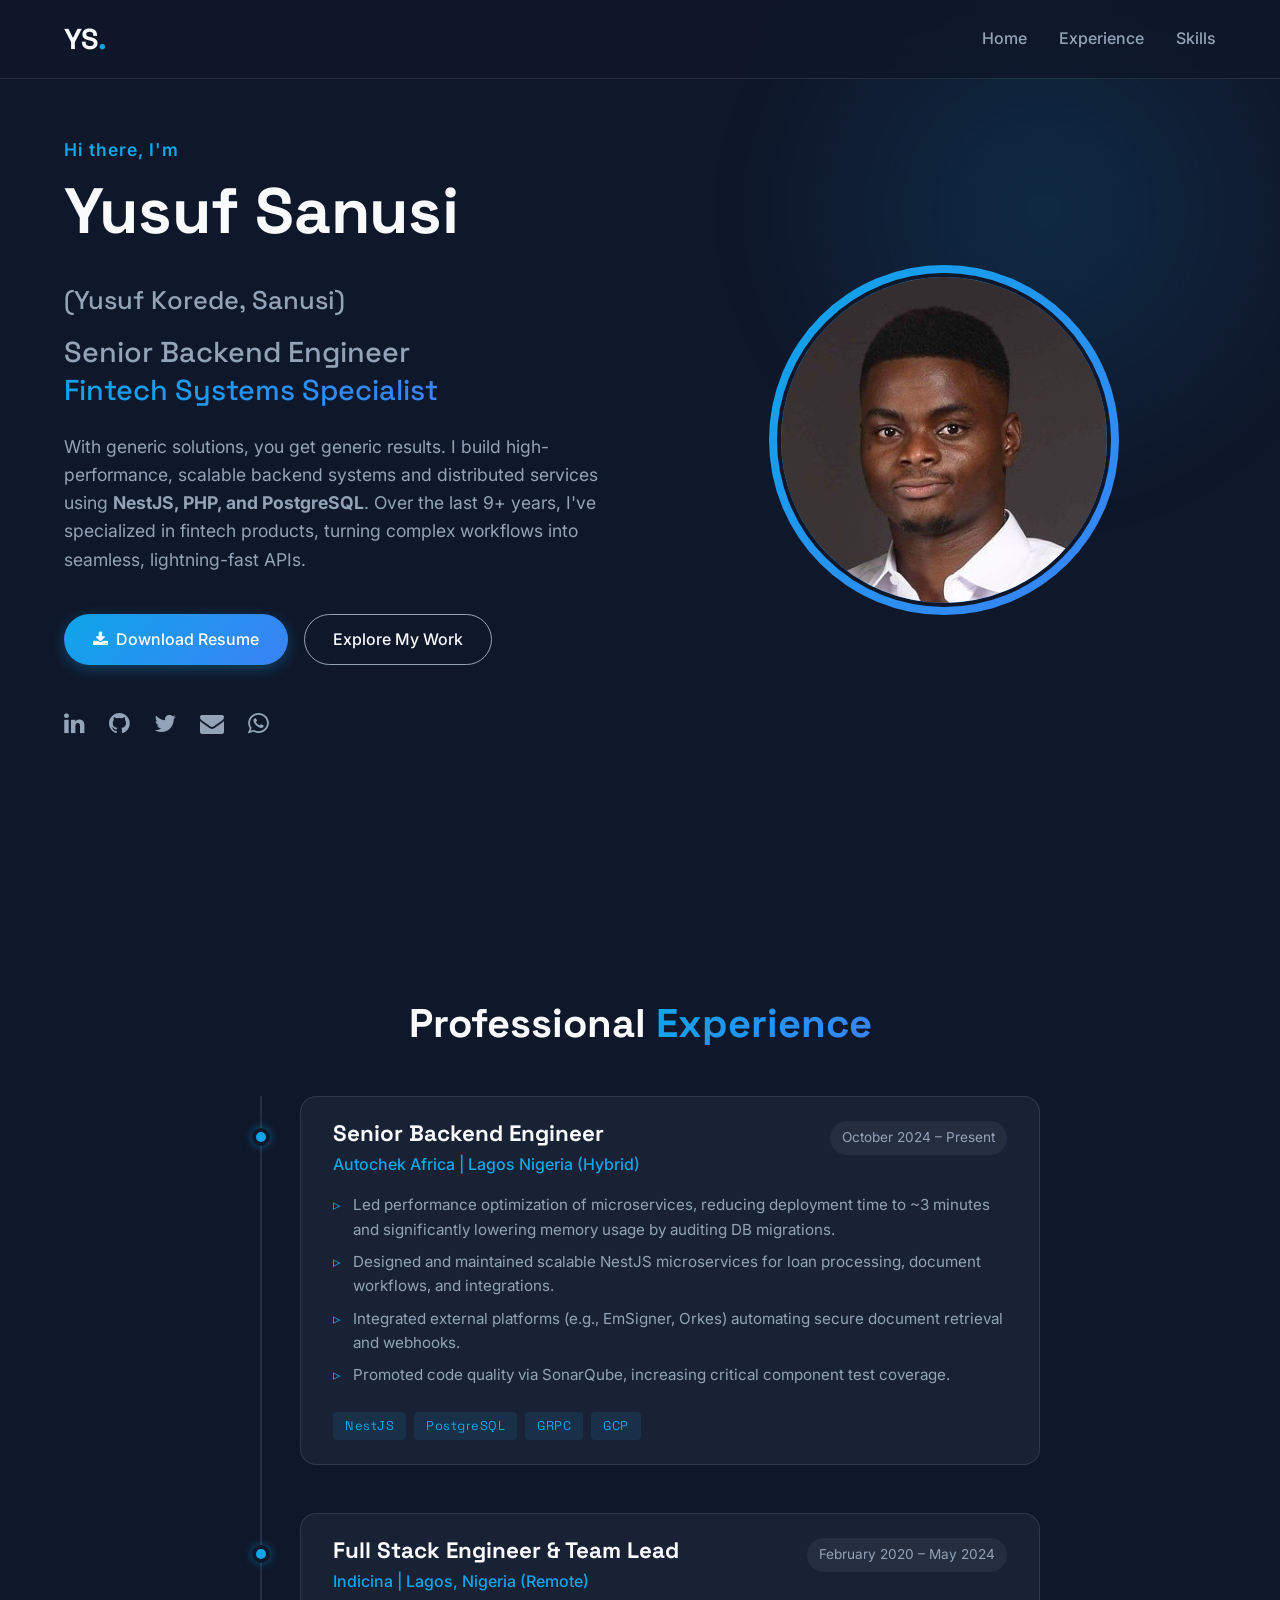
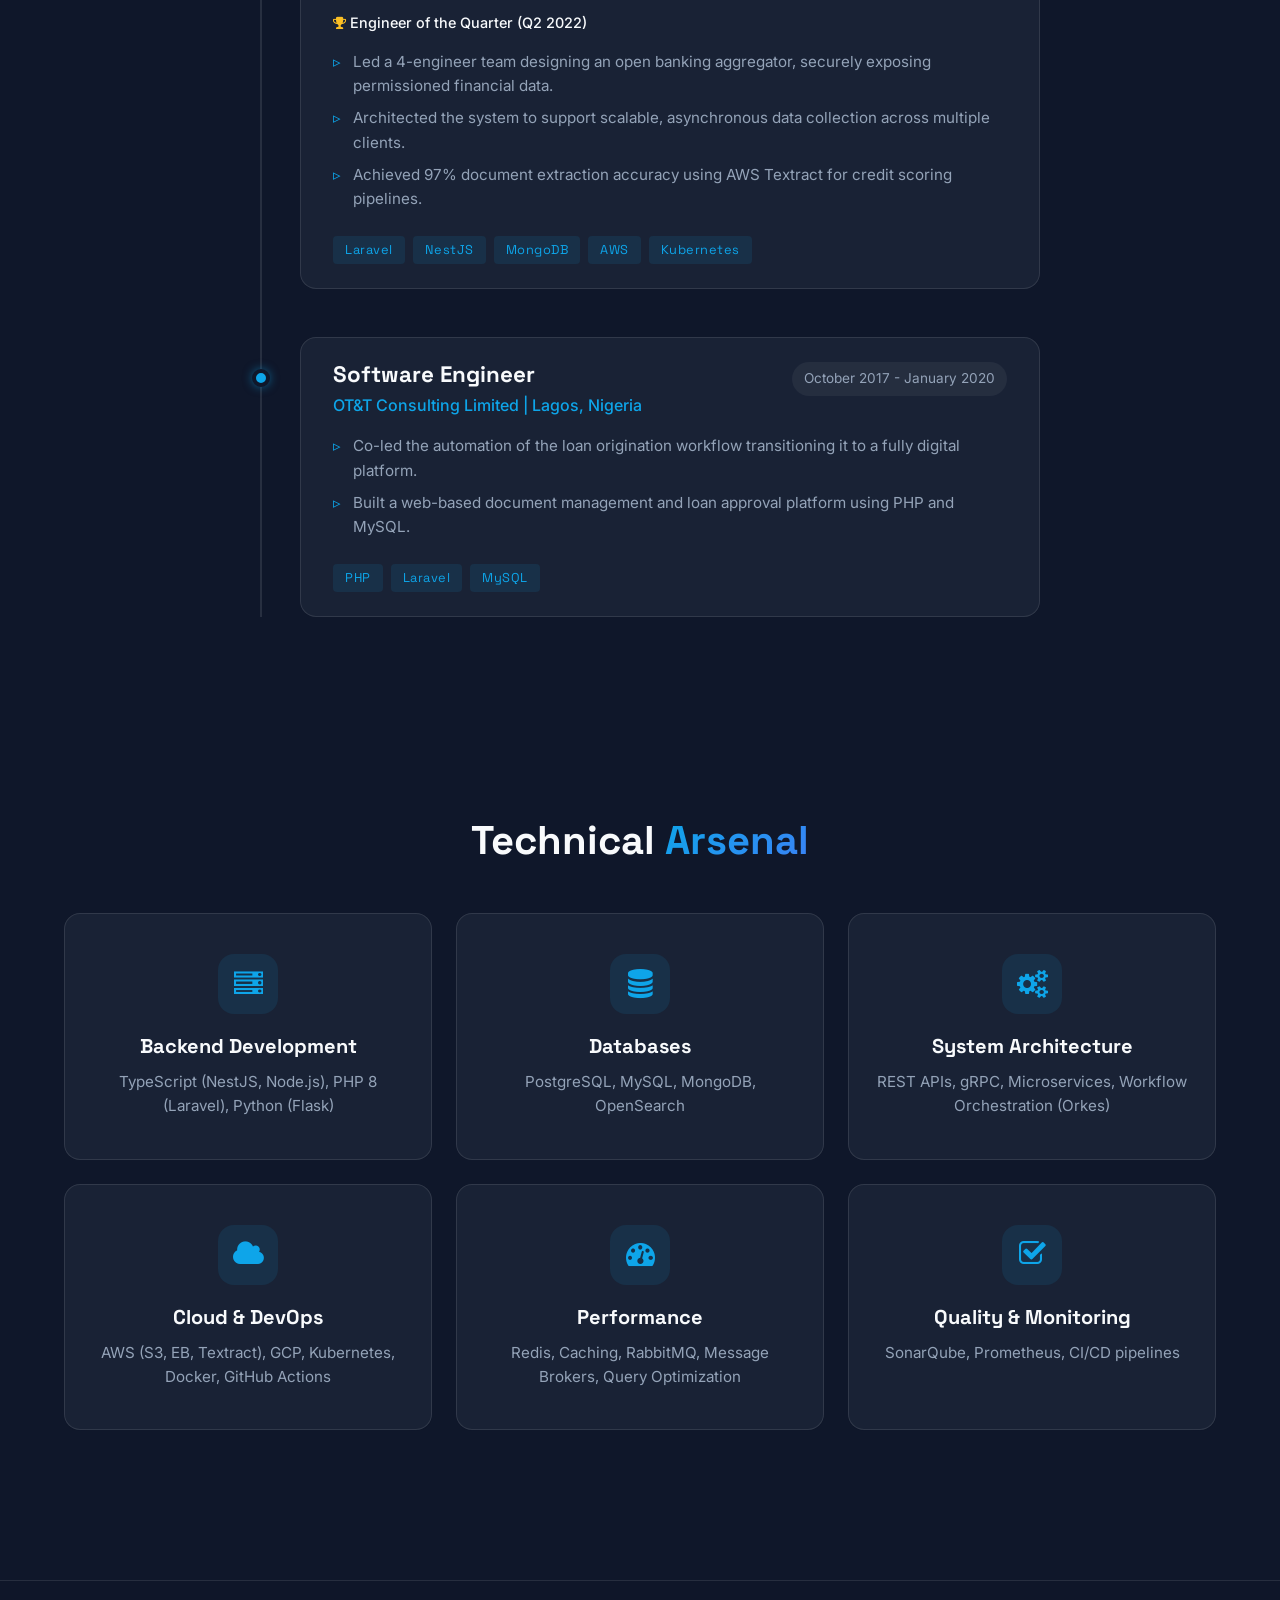
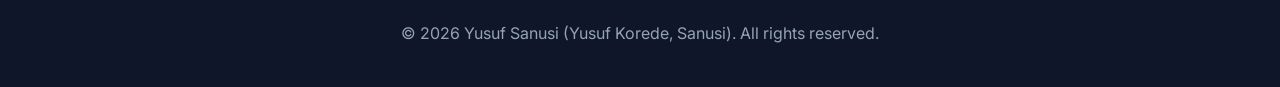
==== commit 835845f9: "chore: update SOE & Readme" ====
--- a/index.html
+++ b/index.html
@@ -2,12 +2,12 @@
 <html lang="en">
 
 <head>
-  <title>Yusuf Korede, Sanusi | Senior Backend Engineer</title>
+  <title>Yusuf Sanusi (Yusuf Korede, Sanusi) | Senior Backend Engineer</title>
   <meta charset="UTF-8" />
   <meta name="description"
-    content="Yusuf Korede, Sanusi - Senior Backend Engineer with 9+ years experience in fintech, backend systems, and scalable APIs using NestJS, PHP, and PostgreSQL." />
+    content="Yusuf Sanusi (also known as Yusuf Korede, Sanusi) - Senior Backend Engineer with 9+ years experience in fintech, backend systems, and scalable APIs using NestJS, PHP, and PostgreSQL." />
   <meta name="keywords"
-    content="Yusuf Korede, Sanusi, Backend Engineer, Senior Backend Engineer, NestJS, PHP, PostgreSQL, Fintech Engineer, Software Engineer Nigeria" />
+    content="Yusuf Sanusi, Yusuf Korede, Sanusi, Yusuf Korede Sanusi, Backend Engineer, Senior Backend Engineer, NestJS, PHP, PostgreSQL, Fintech Engineer, Software Engineer Nigeria" />
   <meta name="viewport" content="width=device-width, initial-scale=1.0" />
   <link href="img/favicon.ico" rel="shortcut icon" />
 
@@ -46,7 +46,7 @@
     <div class="container hero-container">
       <div class="hero-text">
         <span class="greeting">Hi there, I'm</span>
-        <h1 class="title">Yusuf Korede, Sanusi</h1>
+        <h1 class="title">Yusuf Sanusi <br> <span style="font-size: 0.4em; color: var(--text-secondary); font-weight: 500;">(Yusuf Korede, Sanusi)</span></h1>
         <h2 class="subtitle">Senior Backend Engineer <br> <span class="gradient-text">Fintech Systems Specialist</span>
         </h2>
         <p class="description">
@@ -73,7 +73,7 @@
       </div>
       <div class="hero-image-container">
         <div class="image-wrapper glow-effect">
-          <img src="img/ugsabfjkuysjcgKUWBRJEGCKn1.jpg" alt="Yusuf Korede, Sanusi" class="profile-img" />
+          <img src="img/ugsabfjkuysjcgKUWBRJEGCKn1.jpg" alt="Yusuf Sanusi - Yusuf Korede, Sanusi" class="profile-img" />
         </div>
       </div>
     </div>
@@ -219,7 +219,7 @@
   <!-- Footer -->
   <footer class="footer">
     <div class="container text-center">
-      <p>&copy; <span id="current-year"></span> Yusuf Korede, Sanusi. All rights reserved.</p>
+      <p>&copy; <span id="current-year"></span> Yusuf Sanusi (Yusuf Korede, Sanusi). All rights reserved.</p>
       <script>document.getElementById('current-year').textContent = new Date().getFullYear();</script>
     </div>
   </footer>
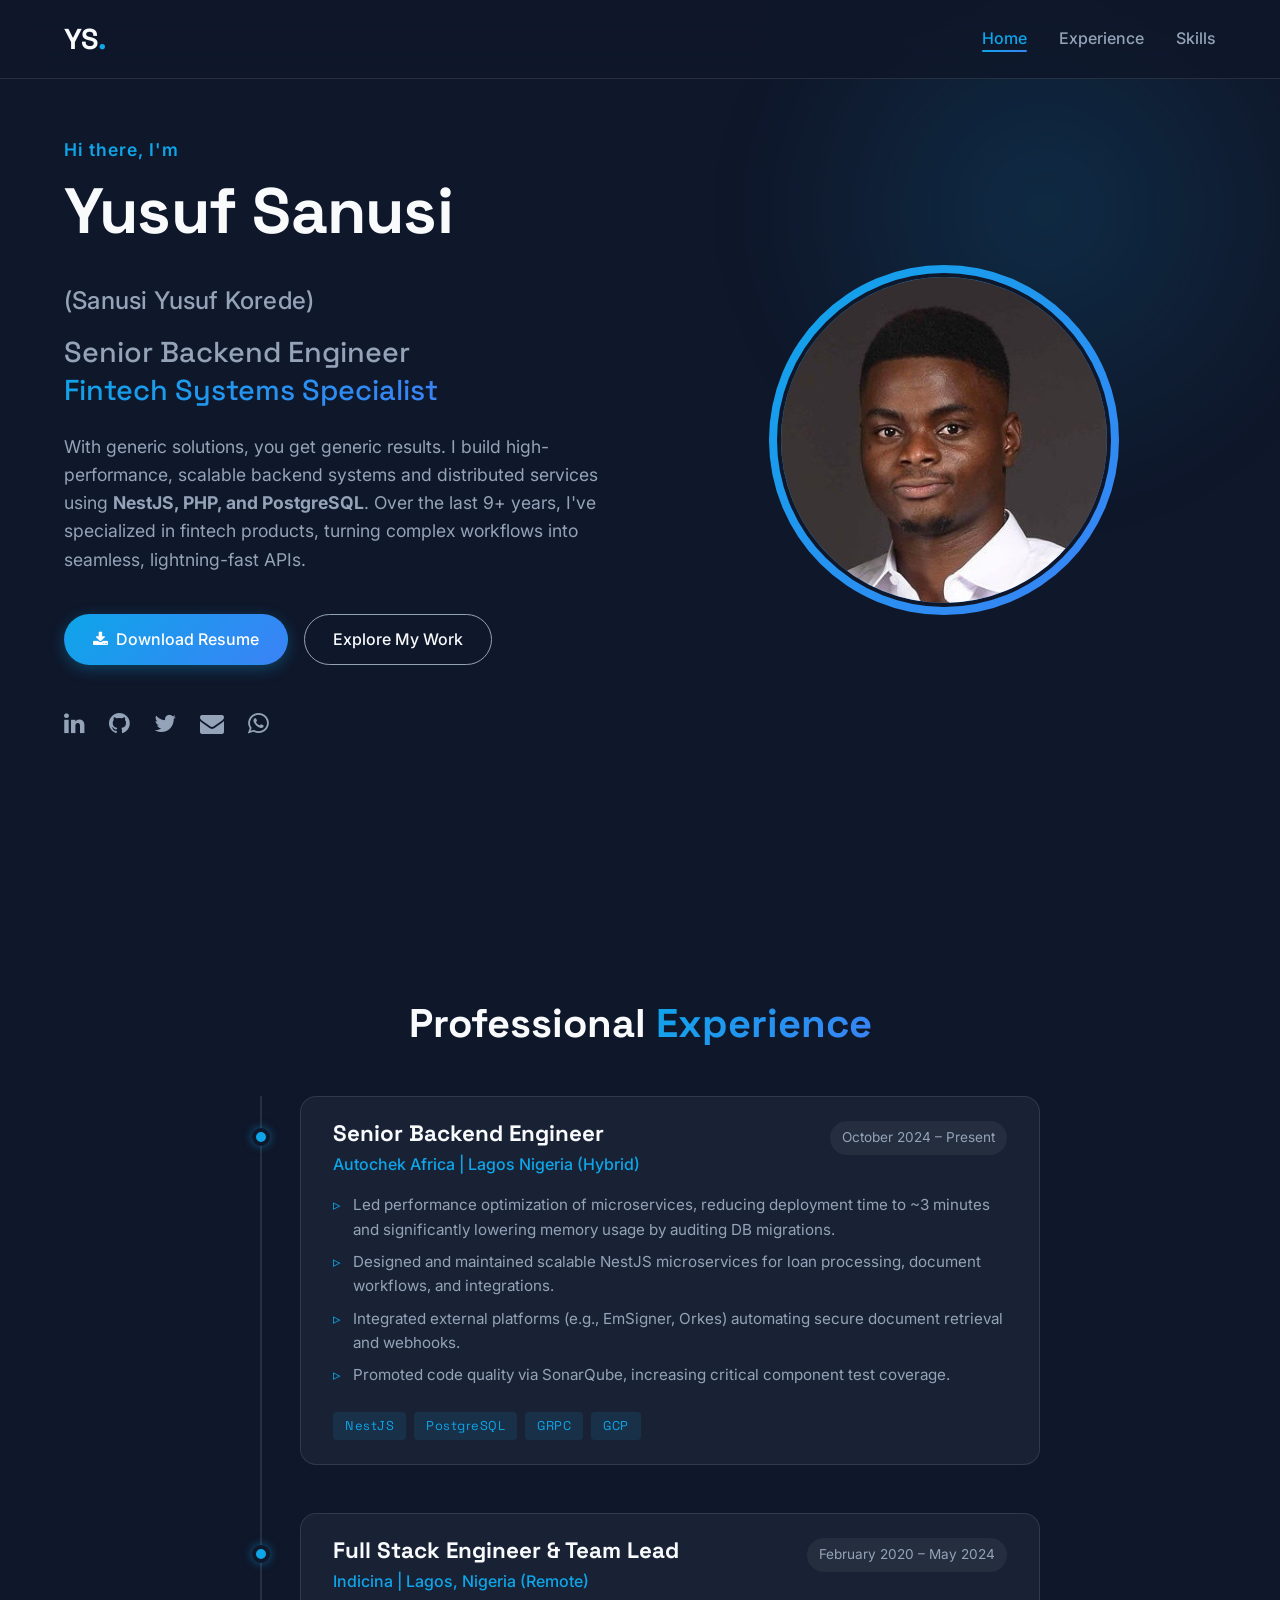
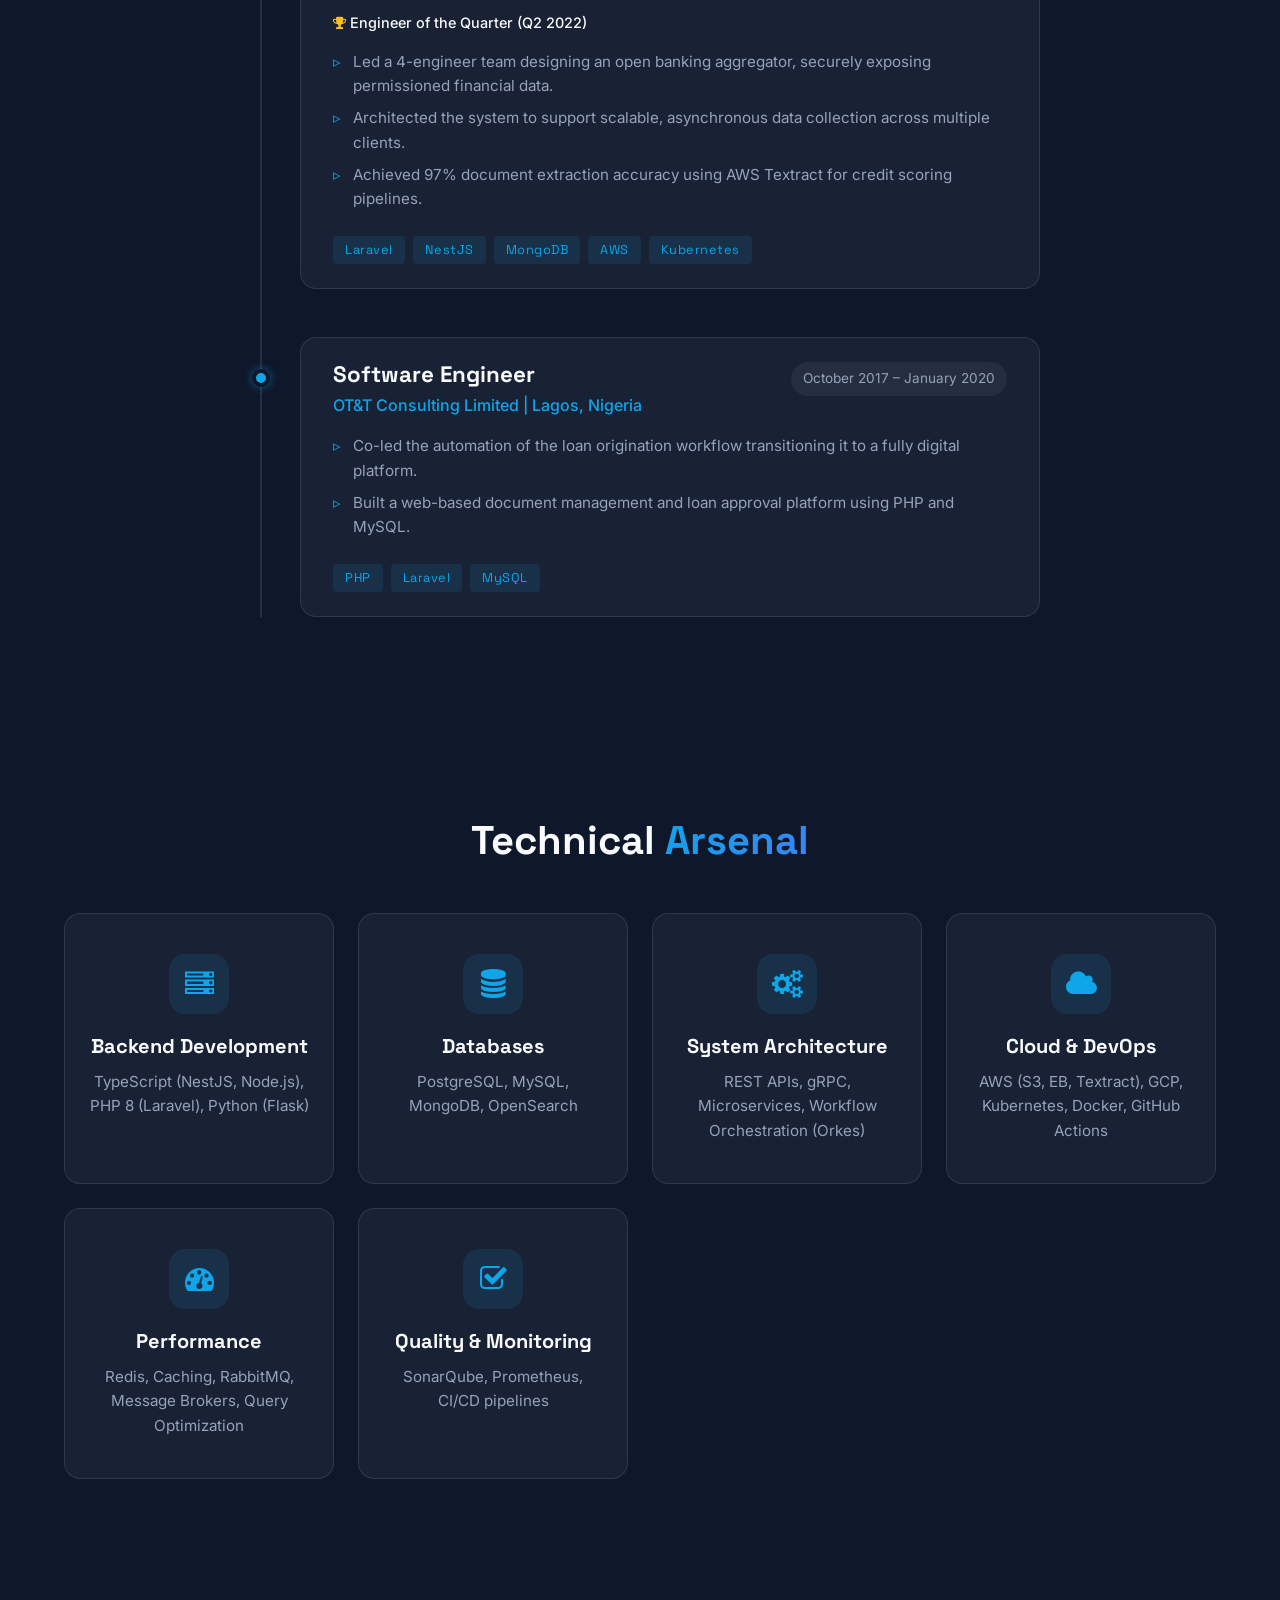
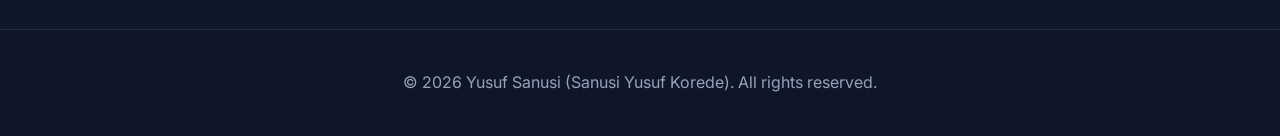
==== commit e5dc4a3f: "feat: improved google knowlegde panel" ====
--- a/index.html
+++ b/index.html
@@ -2,13 +2,40 @@
 <html lang="en">
 
 <head>
-  <title>Yusuf Sanusi (Yusuf Korede, Sanusi) | Senior Backend Engineer</title>
+  <title>Yusuf Sanusi | Senior Backend Engineer | Fintech &amp; Distributed Systems</title>
   <meta charset="UTF-8" />
   <meta name="description"
-    content="Yusuf Sanusi (also known as Yusuf Korede, Sanusi) - Senior Backend Engineer with 9+ years experience in fintech, backend systems, and scalable APIs using NestJS, PHP, and PostgreSQL." />
+    content="Yusuf Sanusi (Sanusi Yusuf Korede) — Senior Backend Engineer with 9+ years of experience building high-performance fintech systems, distributed microservices, and scalable APIs using NestJS, PHP, PostgreSQL, and AWS. Currently at Autochek Africa." />
   <meta name="keywords"
-    content="Yusuf Sanusi, Yusuf Korede, Sanusi, Yusuf Korede Sanusi, Backend Engineer, Senior Backend Engineer, NestJS, PHP, PostgreSQL, Fintech Engineer, Software Engineer Nigeria" />
+    content="Yusuf Sanusi, Sanusi Yusuf Korede, Yusuf Korede Sanusi, Backend Engineer, Senior Backend Engineer, NestJS, PHP, PostgreSQL, Fintech Engineer, Software Engineer Nigeria, Autochek Africa, skyusuf15" />
+  <meta name="author" content="Yusuf Sanusi" />
+  <meta name="robots" content="index, follow" />
   <meta name="viewport" content="width=device-width, initial-scale=1.0" />
+
+  <!-- Canonical URL -->
+  <link rel="canonical" href="https://skyusuf15.github.io/" />
+
+  <!-- Open Graph / Social Sharing -->
+  <meta property="og:type" content="profile" />
+  <meta property="og:title" content="Yusuf Sanusi | Senior Backend Engineer | Fintech &amp; Distributed Systems" />
+  <meta property="og:description"
+    content="Senior Backend Engineer with 9+ years of experience in fintech, distributed systems, and scalable APIs. Currently building at Autochek Africa using NestJS, PHP, PostgreSQL, and AWS." />
+  <meta property="og:image" content="https://skyusuf15.github.io/img/ugsabfjkuysjcgKUWBRJEGCKn1.jpg" />
+  <meta property="og:url" content="https://skyusuf15.github.io/" />
+  <meta property="og:site_name" content="Yusuf Sanusi — Portfolio" />
+  <meta property="profile:first_name" content="Yusuf" />
+  <meta property="profile:last_name" content="Sanusi" />
+
+  <!-- Twitter Card -->
+  <meta name="twitter:card" content="summary_large_image" />
+  <meta name="twitter:site" content="@sanusikorede1" />
+  <meta name="twitter:creator" content="@sanusikorede1" />
+  <meta name="twitter:title" content="Yusuf Sanusi | Senior Backend Engineer | Fintech &amp; Distributed Systems" />
+  <meta name="twitter:description"
+    content="Senior Backend Engineer with 9+ years of experience in fintech, distributed systems, and scalable APIs. Currently building at Autochek Africa." />
+  <meta name="twitter:image" content="https://skyusuf15.github.io/img/ugsabfjkuysjcgKUWBRJEGCKn1.jpg" />
+
+  <!-- Favicon -->
   <link href="img/favicon.ico" rel="shortcut icon" />
 
   <!-- Google Fonts -->
@@ -23,15 +50,65 @@
 
   <!-- Custom Styles -->
   <link rel="stylesheet" href="css/style.css" />
+
+  <!-- JSON-LD Schema Markup (Person) -->
+  <script type="application/ld+json">
+  {
+    "@context": "https://schema.org",
+    "@type": "Person",
+    "name": "Yusuf Sanusi",
+    "alternateName": "Sanusi Yusuf Korede",
+    "jobTitle": "Senior Backend Engineer",
+    "worksFor": {
+      "@type": "Organization",
+      "name": "Autochek Africa",
+      "url": "https://autochek.africa"
+    },
+    "alumniOf": {
+      "@type": "CollegeOrUniversity",
+      "name": "Imo State University"
+    },
+    "address": {
+      "@type": "PostalAddress",
+      "addressLocality": "Abeokuta",
+      "addressCountry": "Nigeria"
+    },
+    "url": "https://skyusuf15.github.io/",
+    "image": "https://skyusuf15.github.io/img/ugsabfjkuysjcgKUWBRJEGCKn1.jpg",
+    "sameAs": [
+      "https://www.linkedin.com/in/skyusuf15/",
+      "https://github.com/skyusuf15",
+      "mailto:sanusikorede@gmail.com"
+    ],
+    "knowsAbout": [
+      "NestJS",
+      "NodeJS",
+      "PHP",
+      "Laravel",
+      "TypeScript",
+      "JavaScript",
+      "Python",
+      "MySQL",
+      "PostgreSQL",
+      "AWS",
+      "RabbitMQ",
+      "Redis",
+      "Fintech",
+      "Microservices",
+      "Distributed Systems",
+      "Backend Engineering"
+    ]
+  }
+  </script>
 </head>
 
 <body>
 
   <!-- Navigation -->
-  <nav class="navbar glass">
+  <nav class="navbar glass" role="navigation" aria-label="Main navigation">
     <div class="container nav-content">
       <div class="logo">
-        <a href="#home" class="logo-text">YS<span>.</span></a>
+        <a href="#home" class="logo-text" aria-label="Yusuf Sanusi — Home">YS<span>.</span></a>
       </div>
       <ul class="nav-links">
         <li><a href="#home">Home</a></li>
@@ -42,11 +119,14 @@
   </nav>
 
   <!-- Hero Section -->
-  <header id="home" class="hero section">
+  <header id="home" class="hero section" role="banner">
     <div class="container hero-container">
       <div class="hero-text">
         <span class="greeting">Hi there, I'm</span>
-        <h1 class="title">Yusuf Sanusi <br> <span style="font-size: 0.4em; color: var(--text-secondary); font-weight: 500;">(Yusuf Korede, Sanusi)</span></h1>
+        <h1 class="title">Yusuf Sanusi
+          <br>
+          <span class="name-alt">(Sanusi Yusuf Korede)</span>
+        </h1>
         <h2 class="subtitle">Senior Backend Engineer <br> <span class="gradient-text">Fintech Systems Specialist</span>
         </h2>
         <p class="description">
@@ -55,48 +135,67 @@
           specialized in fintech products, turning complex workflows into seamless, lightning-fast APIs.
         </p>
         <div class="hero-actions">
-          <a href="files/Yusuf_Sanusi_Resume.pdf" class="btn btn-primary" target="_blank" rel="noopener noreferrer">
-            <i class="fa fa-download"></i> Download Resume
-          </a>
-          <a href="#experience" class="btn btn-secondary">Explore My Work</a>
-        </div>
-        <div class="social-links">
-          <a href="https://www.linkedin.com/in/skyusuf15/" target="_blank" aria-label="LinkedIn"><i
-              class="fa fa-linkedin"></i></a>
-          <a href="https://github.com/skyusuf15" target="_blank" aria-label="GitHub"><i class="fa fa-github"></i></a>
-          <a href="https://twitter.com/sanusikorede1" target="_blank" aria-label="Twitter"><i
-              class="fa fa-twitter"></i></a>
-          <a href="mailto:sanusikorede@gmail.com" target="_blank" aria-label="Email"><i class="fa fa-envelope"></i></a>
-          <a href="https://api.whatsapp.com/send?phone=2348104864908" target="_blank" aria-label="WhatsApp"><i
-              class="fa fa-whatsapp"></i></a>
+          <a href="files/Yusuf_Sanusi_Resume.pdf" id="btn-download-resume" class="btn btn-primary" target="_blank"
+            rel="noopener noreferrer" aria-label="Download Yusuf Sanusi's Resume PDF">
+            <i class="fa fa-download" aria-hidden="true"></i> Download Resume
+          </a>
+          <a href="#experience" id="btn-explore-work" class="btn btn-secondary"
+            aria-label="Explore Yusuf Sanusi's professional experience">Explore My Work</a>
+        </div>
+        <div class="social-links" role="list" aria-label="Social media links">
+          <a href="https://www.linkedin.com/in/skyusuf15/" target="_blank" rel="noopener noreferrer"
+            aria-label="Yusuf Sanusi on LinkedIn" role="listitem">
+            <i class="fa fa-linkedin" aria-hidden="true"></i>
+          </a>
+          <a href="https://github.com/skyusuf15" target="_blank" rel="noopener noreferrer"
+            aria-label="Yusuf Sanusi on GitHub" role="listitem">
+            <i class="fa fa-github" aria-hidden="true"></i>
+          </a>
+          <a href="https://twitter.com/sanusikorede1" target="_blank" rel="noopener noreferrer"
+            aria-label="Yusuf Sanusi on Twitter / X" role="listitem">
+            <i class="fa fa-twitter" aria-hidden="true"></i>
+          </a>
+          <a href="mailto:sanusikorede@gmail.com" aria-label="Email Yusuf Sanusi" role="listitem">
+            <i class="fa fa-envelope" aria-hidden="true"></i>
+          </a>
+          <a href="https://api.whatsapp.com/send?phone=2348104864908" target="_blank" rel="noopener noreferrer"
+            aria-label="Contact Yusuf Sanusi on WhatsApp" role="listitem">
+            <i class="fa fa-whatsapp" aria-hidden="true"></i>
+          </a>
         </div>
       </div>
       <div class="hero-image-container">
         <div class="image-wrapper glow-effect">
-          <img src="img/ugsabfjkuysjcgKUWBRJEGCKn1.jpg" alt="Yusuf Sanusi - Yusuf Korede, Sanusi" class="profile-img" />
+          <img src="img/ugsabfjkuysjcgKUWBRJEGCKn1.jpg"
+            alt="Yusuf Sanusi — Senior Backend Engineer and Fintech Systems Specialist"
+            class="profile-img"
+            width="350"
+            height="350"
+            loading="eager"
+            fetchpriority="high" />
         </div>
       </div>
     </div>
   </header>
 
   <!-- Experience Section -->
-  <section id="experience" class="section timeline-section">
+  <section id="experience" class="section timeline-section" aria-labelledby="experience-title">
     <div class="container">
-      <h2 class="section-title">Professional <span class="gradient-text">Experience</span></h2>
+      <h2 id="experience-title" class="section-title">Professional <span class="gradient-text">Experience</span></h2>
       <div class="timeline">
 
         <!-- Job 1 -->
-        <div class="timeline-item appear-anim">
-          <div class="timeline-dot"></div>
+        <article class="timeline-item appear-anim">
+          <div class="timeline-dot" aria-hidden="true"></div>
           <div class="timeline-content glass-card">
             <div class="timeline-header">
               <div>
                 <h3>Senior Backend Engineer</h3>
                 <span class="company">Autochek Africa | Lagos Nigeria (Hybrid)</span>
               </div>
-              <span class="date">October 2024 – Present</span>
-            </div>
-            <ul class="timeline-details">
+              <span class="date"><time datetime="2024-10">October 2024</time> – Present</span>
+            </div>
+            <ul class="timeline-details" aria-label="Key achievements at Autochek Africa">
               <li>Led performance optimization of microservices, reducing deployment time to ~3 minutes and
                 significantly lowering memory usage by auditing DB migrations.</li>
               <li>Designed and maintained scalable NestJS microservices for loan processing, document workflows, and
@@ -105,35 +204,35 @@
                 webhooks.</li>
               <li>Promoted code quality via SonarQube, increasing critical component test coverage.</li>
             </ul>
-            <div class="tech-stack">
+            <div class="tech-stack" aria-label="Technologies used">
               <span class="tech-tag">NestJS</span>
               <span class="tech-tag">PostgreSQL</span>
               <span class="tech-tag">GRPC</span>
               <span class="tech-tag">GCP</span>
             </div>
           </div>
-        </div>
+        </article>
 
         <!-- Job 2 -->
-        <div class="timeline-item appear-anim">
-          <div class="timeline-dot"></div>
+        <article class="timeline-item appear-anim">
+          <div class="timeline-dot" aria-hidden="true"></div>
           <div class="timeline-content glass-card">
             <div class="timeline-header">
               <div>
-                <h3>Full Stack Engineer & Team Lead</h3>
+                <h3>Full Stack Engineer &amp; Team Lead</h3>
                 <span class="company">Indicina | Lagos, Nigeria (Remote)</span>
               </div>
-              <span class="date">February 2020 – May 2024</span>
-            </div>
-            <p class="timeline-award"><i class="fa fa-trophy highlight-yellow"></i> Engineer of the Quarter (Q2 2022)
+              <span class="date"><time datetime="2020-02">February 2020</time> – <time datetime="2024-05">May 2024</time></span>
+            </div>
+            <p class="timeline-award"><i class="fa fa-trophy highlight-yellow" aria-hidden="true"></i> Engineer of the Quarter (Q2 2022)
             </p>
-            <ul class="timeline-details">
+            <ul class="timeline-details" aria-label="Key achievements at Indicina">
               <li>Led a 4-engineer team designing an open banking aggregator, securely exposing permissioned financial
                 data.</li>
               <li>Architected the system to support scalable, asynchronous data collection across multiple clients.</li>
               <li>Achieved 97% document extraction accuracy using AWS Textract for credit scoring pipelines.</li>
             </ul>
-            <div class="tech-stack">
+            <div class="tech-stack" aria-label="Technologies used">
               <span class="tech-tag">Laravel</span>
               <span class="tech-tag">NestJS</span>
               <span class="tech-tag">MongoDB</span>
@@ -141,85 +240,88 @@
               <span class="tech-tag">Kubernetes</span>
             </div>
           </div>
-        </div>
+        </article>
 
         <!-- Job 3 -->
-        <div class="timeline-item appear-anim">
-          <div class="timeline-dot"></div>
+        <article class="timeline-item appear-anim">
+          <div class="timeline-dot" aria-hidden="true"></div>
           <div class="timeline-content glass-card">
             <div class="timeline-header">
               <div>
                 <h3>Software Engineer</h3>
-                <span class="company">OT&T Consulting Limited | Lagos, Nigeria</span>
+                <span class="company">OT&amp;T Consulting Limited | Lagos, Nigeria</span>
               </div>
-              <span class="date">October 2017 - January 2020</span>
-            </div>
-            <ul class="timeline-details">
+              <span class="date"><time datetime="2017-10">October 2017</time> – <time datetime="2020-01">January 2020</time></span>
+            </div>
+            <ul class="timeline-details" aria-label="Key achievements at OT&T Consulting">
               <li>Co-led the automation of the loan origination workflow transitioning it to a fully digital platform.
               </li>
               <li>Built a web-based document management and loan approval platform using PHP and MySQL.</li>
             </ul>
-            <div class="tech-stack">
+            <div class="tech-stack" aria-label="Technologies used">
               <span class="tech-tag">PHP</span>
               <span class="tech-tag">Laravel</span>
               <span class="tech-tag">MySQL</span>
             </div>
           </div>
-        </div>
+        </article>
 
       </div>
     </div>
   </section>
 
   <!-- Skills Section -->
-  <section id="skills" class="section skills-section">
+  <section id="skills" class="section skills-section" aria-labelledby="skills-title">
     <div class="container">
-      <h2 class="section-title">Technical <span class="gradient-text">Arsenal</span></h2>
+      <h2 id="skills-title" class="section-title">Technical <span class="gradient-text">Arsenal</span></h2>
 
       <div class="skills-grid">
         <div class="skill-card glass-card">
-          <div class="icon-box"><i class="fa fa-server"></i></div>
+          <div class="icon-box" aria-hidden="true"><i class="fa fa-server"></i></div>
           <h3>Backend Development</h3>
           <p>TypeScript (NestJS, Node.js), PHP 8 (Laravel), Python (Flask)</p>
         </div>
 
         <div class="skill-card glass-card">
-          <div class="icon-box"><i class="fa fa-database"></i></div>
+          <div class="icon-box" aria-hidden="true"><i class="fa fa-database"></i></div>
           <h3>Databases</h3>
           <p>PostgreSQL, MySQL, MongoDB, OpenSearch</p>
         </div>
 
         <div class="skill-card glass-card">
-          <div class="icon-box"><i class="fa fa-cogs"></i></div>
+          <div class="icon-box" aria-hidden="true"><i class="fa fa-cogs"></i></div>
           <h3>System Architecture</h3>
           <p>REST APIs, gRPC, Microservices, Workflow Orchestration (Orkes)</p>
         </div>
 
         <div class="skill-card glass-card">
-          <div class="icon-box"><i class="fa fa-cloud"></i></div>
-          <h3>Cloud & DevOps</h3>
+          <div class="icon-box" aria-hidden="true"><i class="fa fa-cloud"></i></div>
+          <h3>Cloud &amp; DevOps</h3>
           <p>AWS (S3, EB, Textract), GCP, Kubernetes, Docker, GitHub Actions</p>
         </div>
 
         <div class="skill-card glass-card">
-          <div class="icon-box"><i class="fa fa-tachometer"></i></div>
+          <div class="icon-box" aria-hidden="true"><i class="fa fa-tachometer"></i></div>
           <h3>Performance</h3>
           <p>Redis, Caching, RabbitMQ, Message Brokers, Query Optimization</p>
         </div>
 
         <div class="skill-card glass-card">
-          <div class="icon-box"><i class="fa fa-check-square-o"></i></div>
-          <h3>Quality & Monitoring</h3>
+          <div class="icon-box" aria-hidden="true"><i class="fa fa-check-square-o"></i></div>
+          <h3>Quality &amp; Monitoring</h3>
           <p>SonarQube, Prometheus, CI/CD pipelines</p>
         </div>
       </div>
     </div>
   </section>
 
+  <!-- Main JS -->
+  <script src="js/main.js" defer></script>
+
   <!-- Footer -->
-  <footer class="footer">
+  <footer class="footer" role="contentinfo">
     <div class="container text-center">
-      <p>&copy; <span id="current-year"></span> Yusuf Sanusi (Yusuf Korede, Sanusi). All rights reserved.</p>
+      <p>&copy; <span id="current-year"></span> Yusuf Sanusi (Sanusi Yusuf Korede). All rights reserved.</p>
       <script>document.getElementById('current-year').textContent = new Date().getFullYear();</script>
     </div>
   </footer>
--- a/css/style.css
+++ b/css/style.css
@@ -26,6 +26,7 @@
 
 html {
   scroll-behavior: smooth;
+  scroll-padding-top: 80px; /* offset for fixed navbar */
 }
 
 body {
@@ -105,22 +106,46 @@
   background: var(--gradient-main);
   color: #fff;
   box-shadow: 0 4px 15px rgba(14, 165, 233, 0.3);
-}
-
-.btn-primary:hover {
-  transform: translateY(-2px);
-  box-shadow: 0 6px 20px rgba(14, 165, 233, 0.4);
+  transition: transform var(--transition-normal), box-shadow var(--transition-normal), filter var(--transition-normal);
+}
+
+.btn-primary:hover,
+.btn-primary:focus-visible {
+  transform: translateY(-3px);
+  box-shadow: 0 8px 24px rgba(14, 165, 233, 0.55);
+  filter: brightness(1.12);
+}
+
+.btn-primary:active {
+  transform: translateY(0);
+  box-shadow: 0 2px 8px rgba(14, 165, 233, 0.3);
 }
 
 .btn-secondary {
   background: transparent;
   border-color: var(--text-secondary);
   color: var(--text-primary);
-}
-
-.btn-secondary:hover {
+  transition: border-color var(--transition-normal), color var(--transition-normal), background var(--transition-normal), transform var(--transition-normal);
+}
+
+.btn-secondary:hover,
+.btn-secondary:focus-visible {
   border-color: var(--accent-cyan);
   color: var(--accent-cyan);
+  background: rgba(14, 165, 233, 0.08);
+  transform: translateY(-2px);
+}
+
+.btn-secondary:active {
+  transform: translateY(0);
+}
+
+/* Keyboard focus rings for accessibility */
+a:focus-visible,
+button:focus-visible {
+  outline: 2px solid var(--accent-cyan);
+  outline-offset: 3px;
+  border-radius: 4px;
 }
 
 .glass-card {
@@ -182,8 +207,24 @@
   color: var(--text-secondary);
 }
 
-.nav-links a:hover {
-  color: var(--accent-cyan);
+.nav-links a:hover,
+.nav-links a.active {
+  color: var(--accent-cyan);
+}
+
+.nav-links a.active {
+  position: relative;
+}
+
+.nav-links a.active::after {
+  content: '';
+  position: absolute;
+  bottom: -4px;
+  left: 0;
+  width: 100%;
+  height: 2px;
+  background: var(--gradient-main);
+  border-radius: 2px;
 }
 
 /* ==========================================================================
@@ -235,6 +276,17 @@
 .title {
   font-size: 4rem;
   margin-bottom: 0.5rem;
+  letter-spacing: -0.5px;
+}
+
+.name-alt {
+  font-size: 0.38em;
+  color: var(--text-secondary);
+  font-weight: 500;
+  font-family: var(--font-body);
+  letter-spacing: 0.2px;
+  display: inline-block;
+  margin-top: 2px;
 }
 
 .subtitle {
@@ -427,7 +479,7 @@
    ========================================================================== */
 .skills-grid {
   display: grid;
-  grid-template-columns: repeat(auto-fit, minmax(300px, 1fr));
+  grid-template-columns: repeat(auto-fit, minmax(260px, 1fr));
   gap: 24px;
 }
 
@@ -480,6 +532,20 @@
 }
 
 /* ==========================================================================
+   Scroll-triggered Appear Animation
+   ========================================================================== */
+.appear-anim {
+  opacity: 0;
+  transform: translateY(30px);
+  transition: opacity 0.6s ease, transform 0.6s ease;
+}
+
+.appear-anim.is-visible {
+  opacity: 1;
+  transform: translateY(0);
+}
+
+/* ==========================================================================
    Responsive Design
    ========================================================================== */
 @media (max-width: 992px) {
@@ -495,6 +561,7 @@
 
   .hero-actions {
     justify-content: center;
+    flex-wrap: wrap;
   }
 
   .social-links {
@@ -505,15 +572,28 @@
     width: 280px;
     height: 280px;
   }
+
+  .hero-image-container {
+    order: -1; /* photo above text on tablet */
+  }
 }
 
 @media (max-width: 768px) {
+  .section {
+    padding: 70px 0;
+  }
+
+  .section-title {
+    font-size: 2rem;
+    margin-bottom: 2rem;
+  }
+
   .title {
-    font-size: 3rem;
-  }
-  
+    font-size: 2.8rem;
+  }
+
   .subtitle {
-    font-size: 1.5rem;
+    font-size: 1.4rem;
   }
 
   .timeline::before {
@@ -535,20 +615,50 @@
     padding: 20px;
   }
 
+  .timeline-header {
+    flex-direction: column;
+    align-items: flex-start;
+  }
+
   .hero-actions {
     flex-direction: column;
+    align-items: center;
+  }
+
+  .btn {
+    width: 100%;
+    max-width: 300px;
+    justify-content: center;
   }
 }
 
 @media (max-width: 480px) {
   .nav-links {
-    display: none; /* simple mobile nav */
-  }
+    display: none; /* simple mobile nav — future: replace with hamburger */
+  }
+
   .title {
-    font-size: 2.5rem;
-  }
+    font-size: 2.2rem;
+  }
+
+  .name-alt {
+    font-size: 0.42em;
+  }
+
   .image-wrapper {
-    width: 220px;
-    height: 220px;
-  }
-}+    width: 200px;
+    height: 200px;
+  }
+
+  .skills-grid {
+    grid-template-columns: 1fr;
+  }
+
+  .timeline-header .date {
+    font-size: 0.78rem;
+  }
+}
+
+/* ==========================================================================
+   Scroll-animation JS hook
+   ========================================================================== */
